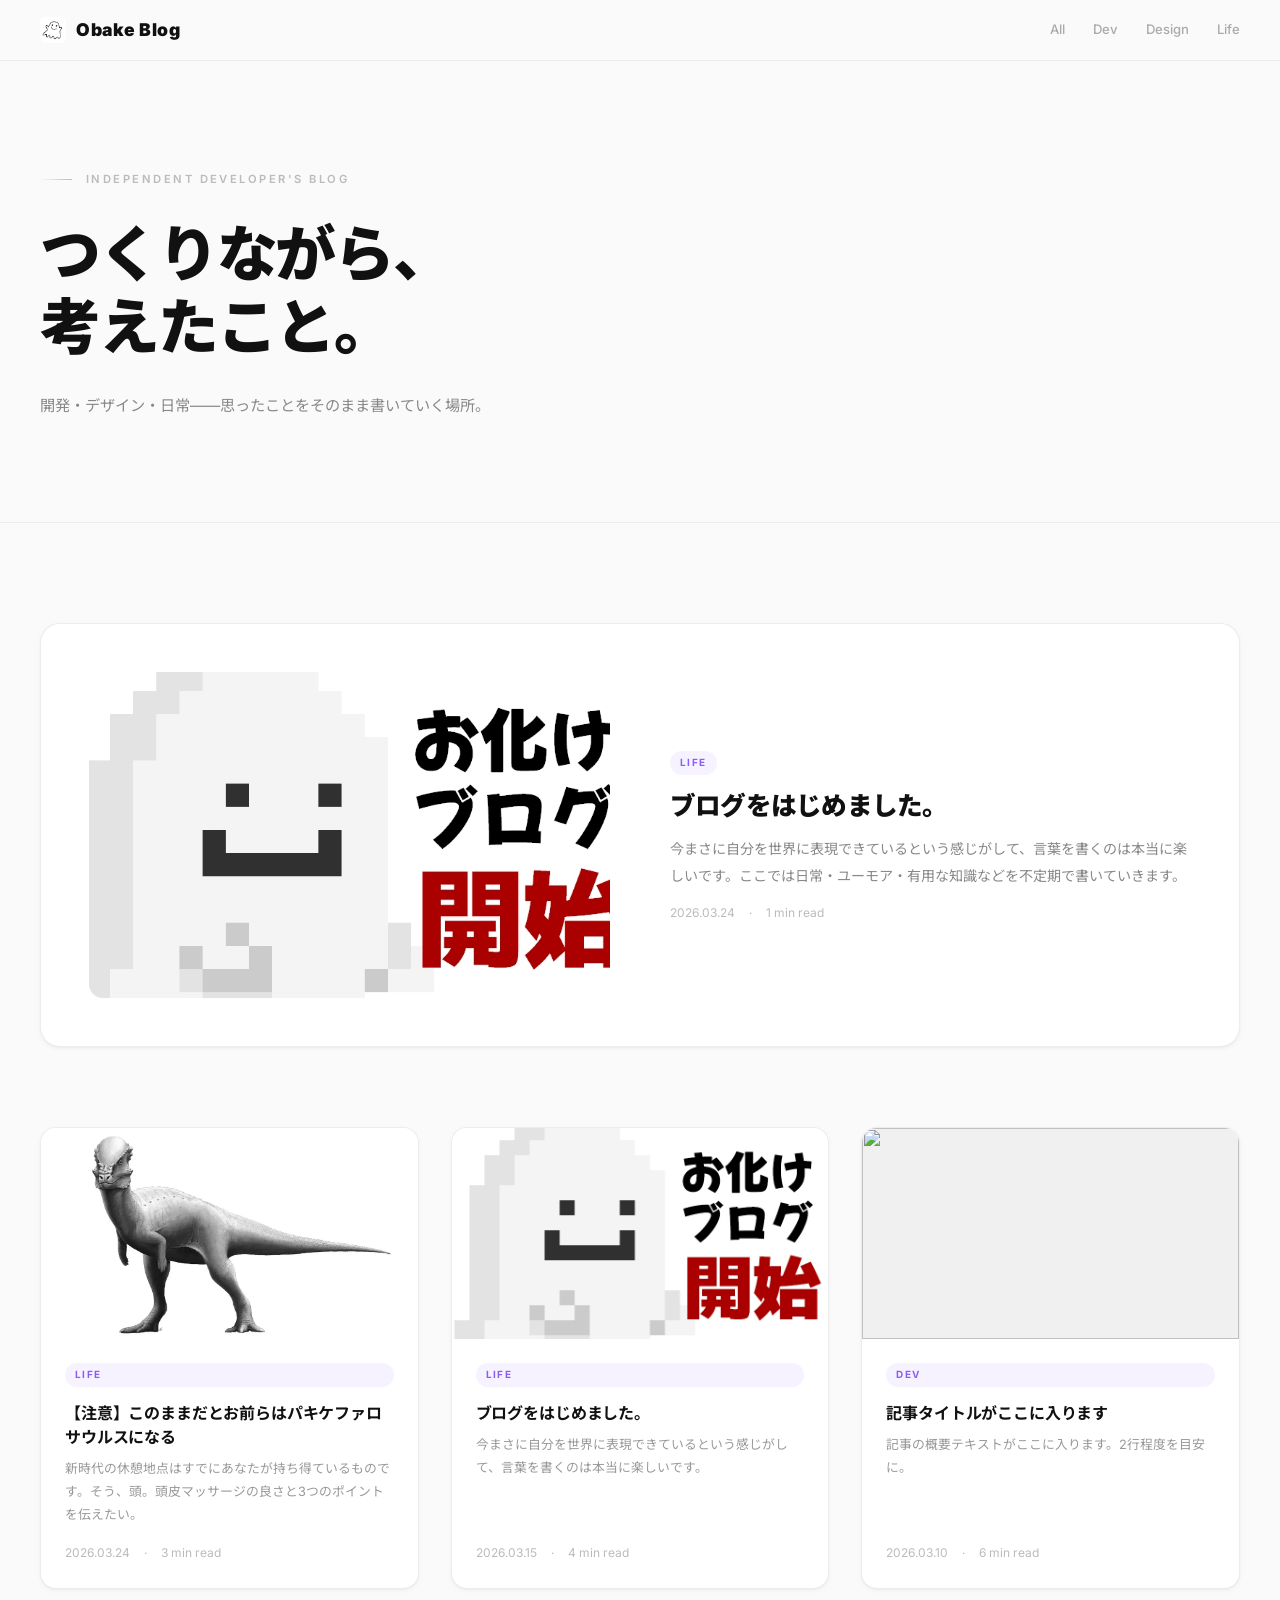
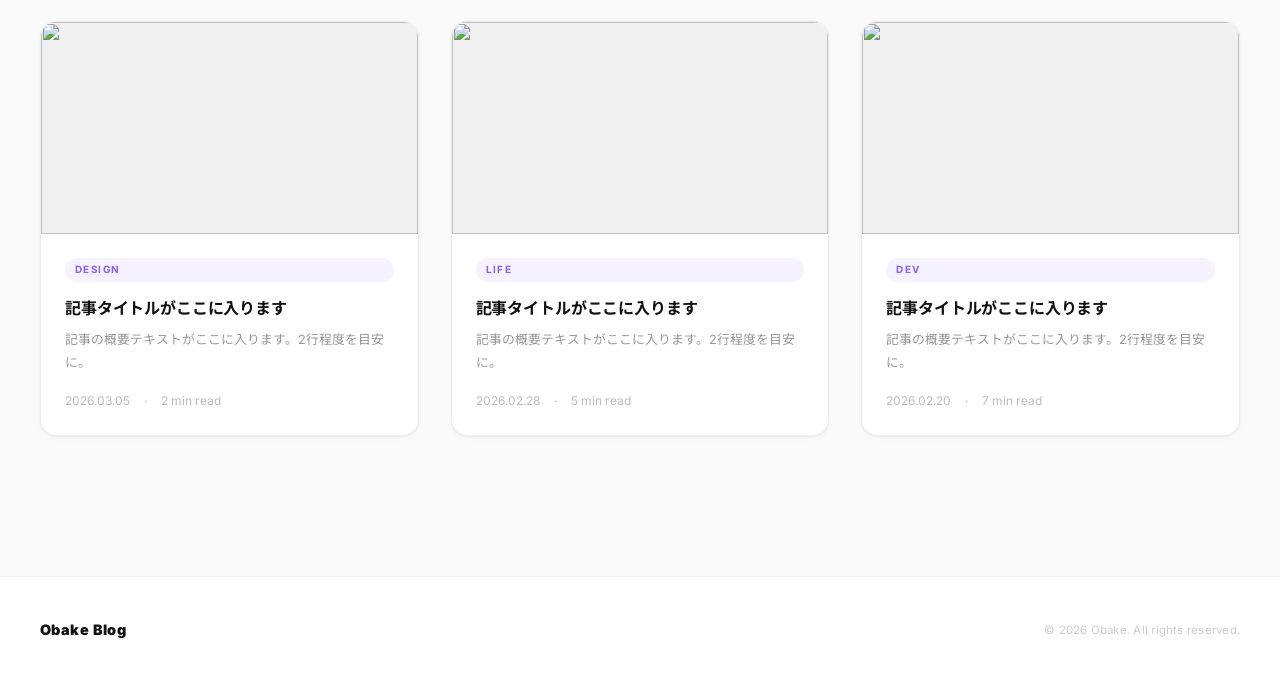
==== blog-template/index.html @ 19926b4e "update" ====
<!DOCTYPE html>
<html lang="ja">
<head>
  <meta charset="UTF-8">
  <meta name="viewport" content="width=device-width, initial-scale=1.0">
  <title>Obake Blog</title>
  <link rel="stylesheet" href="style.css">
  <link rel="preconnect" href="https://fonts.googleapis.com">
  <link rel="preconnect" href="https://fonts.gstatic.com" crossorigin>
  <link href="https://fonts.googleapis.com/css2?family=Noto+Sans+JP:wght@300;400;500;700;900&family=Inter:wght@300;400;500;700;900&family=Oswald:wght@400;500;700&display=swap" rel="stylesheet">
</head>
<body>

  <header class="header">
    <div class="container header-inner">
      <a href="index.html" class="logo">
        <img src="images/obake-logo.png" alt="" class="logo-img">
        Obake Blog
      </a>
      <nav>
        <a href="#">All</a>
        <a href="#">Dev</a>
        <a href="#">Design</a>
        <a href="#">Life</a>
      </nav>
    </div>
  </header>

  <section class="hero">
    <div class="container">
      <span class="hero-label" data-reveal>Independent Developer's Blog</span>
      <h1 data-reveal data-reveal-delay="1">つくりながら、<br>考えたこと。</h1>
      <p class="hero-desc" data-reveal data-reveal-delay="2">
        開発・デザイン・日常——思ったことをそのまま書いていく場所。
      </p>
    </div>
  </section>

  <section class="posts" id="posts">
    <div class="container">

      <!-- 注目記事（大きめ） -->
      <article class="post-featured" data-reveal>
        <a href="post-1.html" class="post-featured-inner">
          <div class="post-featured-img">
            <img src="images/ichiran01.jpg" alt="ブログをはじめました。">
          </div>
          <div class="post-featured-body">
            <span class="post-tag">Life</span>
            <h2 class="post-featured-title">ブログをはじめました。</h2>
            <p class="post-excerpt">今まさに自分を世界に表現できているという感じがして、言葉を書くのは本当に楽しいです。ここでは日常・ユーモア・有用な知識などを不定期で書いていきます。</p>
            <div class="post-meta">
              <time datetime="2026-03-24">2026.03.24</time>
              <span class="post-read-time">1 min read</span>
            </div>
          </div>
        </a>
      </article>

      <!-- 記事グリッド -->
      <div class="post-grid">

        <article class="post-card" data-reveal>
          <a href="post-2.html">
            <div class="post-card-img">
              <img src="images/ichiran02.webp" alt="【注意】このままだとお前らはパキケファロサウルスになる">
            </div>
            <div class="post-card-body">
              <span class="post-tag">Life</span>
              <h3 class="post-card-title">【注意】このままだとお前らはパキケファロサウルスになる</h3>
              <p class="post-card-excerpt">新時代の休憩地点はすでにあなたが持ち得ているものです。そう、頭。頭皮マッサージの良さと3つのポイントを伝えたい。</p>
              <div class="post-meta">
                <time datetime="2026-03-24">2026.03.24</time>
                <span class="post-read-time">3 min read</span>
              </div>
            </div>
          </a>
        </article>

        <article class="post-card" data-reveal data-reveal-delay="1">
          <a href="post-1.html">
            <div class="post-card-img">
              <img src="images/ichiran01.jpg" alt="ブログをはじめました。">
            </div>
            <div class="post-card-body">
              <span class="post-tag">Life</span>
              <h3 class="post-card-title">ブログをはじめました。</h3>
              <p class="post-card-excerpt">今まさに自分を世界に表現できているという感じがして、言葉を書くのは本当に楽しいです。</p>
              <div class="post-meta">
                <time datetime="2026-03-15">2026.03.15</time>
                <span class="post-read-time">4 min read</span>
              </div>
            </div>
          </a>
        </article>

        <article class="post-card" data-reveal data-reveal-delay="2">
          <a href="article.html">
            <div class="post-card-img">
              <img src="images/placeholder.png" alt="">
            </div>
            <div class="post-card-body">
              <span class="post-tag">Dev</span>
              <h3 class="post-card-title">記事タイトルがここに入ります</h3>
              <p class="post-card-excerpt">記事の概要テキストがここに入ります。2行程度を目安に。</p>
              <div class="post-meta">
                <time datetime="2026-03-10">2026.03.10</time>
                <span class="post-read-time">6 min read</span>
              </div>
            </div>
          </a>
        </article>

        <article class="post-card" data-reveal>
          <a href="article.html">
            <div class="post-card-img">
              <img src="images/placeholder.png" alt="">
            </div>
            <div class="post-card-body">
              <span class="post-tag">Design</span>
              <h3 class="post-card-title">記事タイトルがここに入ります</h3>
              <p class="post-card-excerpt">記事の概要テキストがここに入ります。2行程度を目安に。</p>
              <div class="post-meta">
                <time datetime="2026-03-05">2026.03.05</time>
                <span class="post-read-time">2 min read</span>
              </div>
            </div>
          </a>
        </article>

        <article class="post-card" data-reveal data-reveal-delay="1">
          <a href="article.html">
            <div class="post-card-img">
              <img src="images/placeholder.png" alt="">
            </div>
            <div class="post-card-body">
              <span class="post-tag">Life</span>
              <h3 class="post-card-title">記事タイトルがここに入ります</h3>
              <p class="post-card-excerpt">記事の概要テキストがここに入ります。2行程度を目安に。</p>
              <div class="post-meta">
                <time datetime="2026-02-28">2026.02.28</time>
                <span class="post-read-time">5 min read</span>
              </div>
            </div>
          </a>
        </article>

        <article class="post-card" data-reveal data-reveal-delay="2">
          <a href="article.html">
            <div class="post-card-img">
              <img src="images/placeholder.png" alt="">
            </div>
            <div class="post-card-body">
              <span class="post-tag">Dev</span>
              <h3 class="post-card-title">記事タイトルがここに入ります</h3>
              <p class="post-card-excerpt">記事の概要テキストがここに入ります。2行程度を目安に。</p>
              <div class="post-meta">
                <time datetime="2026-02-20">2026.02.20</time>
                <span class="post-read-time">7 min read</span>
              </div>
            </div>
          </a>
        </article>

      </div>
    </div>
  </section>

  <footer>
    <div class="container footer-inner">
      <a href="index.html" class="footer-logo">Obake Blog</a>
      <p>&copy; 2026 Obake. All rights reserved.</p>
    </div>
  </footer>

  <script src="script.js"></script>
</body>
</html>
---- blog-template/style.css ----
/* ========================================
   Reset
   ======================================== */

*,
*::before,
*::after {
  margin: 0;
  padding: 0;
  box-sizing: border-box;
}

html {
  scroll-behavior: smooth;
}

body {
  font-family: "Inter", "Noto Sans JP", sans-serif;
  background: #fafafa;
  color: #111;
  line-height: 1.8;
  -webkit-font-smoothing: antialiased;
  -moz-osx-font-smoothing: grayscale;
  overflow-x: hidden;
}

a {
  color: inherit;
  text-decoration: none;
}

img {
  display: block;
  max-width: 100%;
}

.container {
  max-width: 1280px;
  margin: 0 auto;
  padding: 0 40px;
}

/* ========================================
   Scroll Reveal
   ======================================== */

[data-reveal] {
  opacity: 0;
  transform: translateY(28px);
  transition:
    opacity 0.9s cubic-bezier(0.16, 1, 0.3, 1),
    transform 0.9s cubic-bezier(0.16, 1, 0.3, 1);
}

[data-reveal].revealed {
  opacity: 1;
  transform: translateY(0);
}

[data-reveal-delay="1"] { transition-delay: 0.12s; }
[data-reveal-delay="2"] { transition-delay: 0.24s; }
[data-reveal-delay="3"] { transition-delay: 0.36s; }
[data-reveal-delay="4"] { transition-delay: 0.48s; }

/* ========================================
   Header
   ======================================== */

.header {
  position: fixed;
  top: 0;
  left: 0;
  width: 100%;
  z-index: 100;
  background: rgba(250, 250, 250, 0.85);
  backdrop-filter: blur(24px);
  -webkit-backdrop-filter: blur(24px);
  border-bottom: 1px solid rgba(0, 0, 0, 0.06);
  transition: transform 0.4s cubic-bezier(0.16, 1, 0.3, 1);
}

.header.header-hidden {
  transform: translateY(-100%);
}

.header-inner {
  display: flex;
  align-items: center;
  justify-content: space-between;
  height: 60px;
}

.logo {
  display: flex;
  align-items: center;
  gap: 10px;
  font-size: 1.1rem;
  font-weight: 900;
  letter-spacing: 0.03em;
  color: #111;
}

.logo-img {
  width: 26px;
  height: 26px;
  object-fit: contain;
  border-radius: 6px;
}

.header nav {
  display: flex;
  gap: 28px;
}

.header nav a {
  font-size: 0.82rem;
  font-weight: 500;
  color: #aaa;
  transition: color 0.3s;
}

.header nav a:hover,
.header nav a.nav-active {
  color: #111;
}

/* ========================================
   Hero
   ======================================== */

.hero {
  padding: 160px 0 100px;
  border-bottom: 1px solid rgba(0, 0, 0, 0.06);
}

.hero-label {
  display: inline-flex;
  align-items: center;
  gap: 14px;
  font-size: 0.7rem;
  font-weight: 600;
  text-transform: uppercase;
  letter-spacing: 0.22em;
  color: #bbb;
  margin-bottom: 28px;
}

.hero-label::before {
  content: "";
  display: block;
  width: 32px;
  height: 1px;
  background: linear-gradient(90deg, transparent, rgba(139, 92, 246, 0.5));
}

.hero h1 {
  font-size: clamp(2.2rem, 5vw, 3.8rem);
  font-weight: 900;
  line-height: 1.2;
  letter-spacing: -0.035em;
  margin-bottom: 28px;
  color: #111;
}

.accent {
  background: linear-gradient(135deg, #a855f7 0%, #818cf8 50%, #6366f1 100%);
  -webkit-background-clip: text;
  -webkit-text-fill-color: transparent;
  background-clip: text;
}

.hero-desc {
  max-width: 480px;
  font-size: 0.95rem;
  color: #888;
  line-height: 2;
}

/* ========================================
   Post Tag
   ======================================== */

.post-tag {
  display: inline-block;
  font-size: 0.62rem;
  font-weight: 700;
  letter-spacing: 0.14em;
  text-transform: uppercase;
  color: #8b5cf6;
  background: rgba(139, 92, 246, 0.08);
  padding: 3px 10px;
  border-radius: 999px;
  margin-bottom: 14px;
}

/* ========================================
   Post Meta
   ======================================== */

.post-meta {
  display: flex;
  align-items: center;
  gap: 14px;
  font-size: 0.75rem;
  color: #bbb;
  margin-top: 12px;
}

.post-read-time::before {
  content: "·";
  margin-right: 14px;
}

/* ========================================
   Posts Section
   ======================================== */

.posts {
  padding: 100px 0 140px;
}

/* ── Featured Post ── */

.post-featured {
  margin-bottom: 80px;
}

.post-featured-inner {
  display: grid;
  grid-template-columns: 1fr 1fr;
  gap: 60px;
  align-items: center;
  padding: 48px;
  border: 1px solid rgba(0, 0, 0, 0.07);
  border-radius: 20px;
  background: #fff;
  box-shadow:
    0 1px 2px rgba(0, 0, 0, 0.04),
    0 2px 6px rgba(0, 0, 0, 0.03);
  transition: box-shadow 0.5s cubic-bezier(0.16, 1, 0.3, 1),
              transform 0.5s cubic-bezier(0.16, 1, 0.3, 1),
              border-color 0.5s;
}

.post-featured-inner:hover {
  box-shadow:
    0 4px 8px rgba(0, 0, 0, 0.04),
    0 12px 32px rgba(0, 0, 0, 0.07),
    0 32px 64px rgba(0, 0, 0, 0.04);
  border-color: rgba(0, 0, 0, 0.03);
  transform: translateY(-5px);
}

.post-featured-img {
  border-radius: 14px;
  overflow: hidden;
  aspect-ratio: 16 / 10;
  background: #f0f0f0;
}

.post-featured-img img {
  width: 100%;
  height: 100%;
  object-fit: cover;
  transition: transform 0.6s cubic-bezier(0.16, 1, 0.3, 1);
}

.post-featured-inner:hover .post-featured-img img {
  transform: scale(1.03);
}

.post-featured-title {
  font-size: 1.6rem;
  font-weight: 900;
  letter-spacing: -0.03em;
  line-height: 1.3;
  margin-bottom: 14px;
  color: #111;
}

.post-excerpt {
  font-size: 0.88rem;
  color: #888;
  line-height: 1.9;
}

/* ── Post Grid ── */

.post-grid {
  display: grid;
  grid-template-columns: repeat(3, 1fr);
  gap: 32px;
}

.post-grid-small {
  grid-template-columns: repeat(3, 1fr);
}

/* ── Post Card ── */

.post-card {
  display: flex;
}

.post-card a {
  display: flex;
  flex-direction: column;
  width: 100%;
  border: 1px solid rgba(0, 0, 0, 0.07);
  border-radius: 16px;
  overflow: hidden;
  background: #fff;
  box-shadow:
    0 1px 2px rgba(0, 0, 0, 0.04),
    0 2px 6px rgba(0, 0, 0, 0.03);
  transition: box-shadow 0.5s cubic-bezier(0.16, 1, 0.3, 1),
              transform 0.5s cubic-bezier(0.16, 1, 0.3, 1),
              border-color 0.5s;
}

.post-card a:hover {
  box-shadow:
    0 4px 8px rgba(0, 0, 0, 0.04),
    0 12px 28px rgba(0, 0, 0, 0.07),
    0 24px 48px rgba(0, 0, 0, 0.04);
  border-color: rgba(0, 0, 0, 0.03);
  transform: translateY(-5px);
}

.post-card-img {
  aspect-ratio: 16 / 9;
  overflow: hidden;
  background: #f0f0f0;
}

.post-card-img img {
  width: 100%;
  height: 100%;
  object-fit: cover;
  transition: transform 0.6s cubic-bezier(0.16, 1, 0.3, 1);
}

.post-card a:hover .post-card-img img {
  transform: scale(1.04);
}

.post-card-body {
  padding: 24px;
  display: flex;
  flex-direction: column;
  flex: 1;
}

.post-card-body .post-meta {
  margin-top: auto;
  padding-top: 16px;
}

.post-card-title {
  font-size: 1rem;
  font-weight: 700;
  letter-spacing: -0.01em;
  line-height: 1.5;
  margin-bottom: 8px;
  color: #111;
}

.post-card-excerpt {
  font-size: 0.8rem;
  color: #999;
  line-height: 1.8;
}

/* ========================================
   Article Page
   ======================================== */

.article-page {
  padding: 120px 0 80px;
}

.article-header {
  max-width: 760px;
  margin: 0 auto 48px;
}

.article-back {
  display: inline-block;
  font-size: 0.78rem;
  font-weight: 600;
  color: #bbb;
  margin-bottom: 28px;
  transition: color 0.3s;
}

.article-back:hover {
  color: #8b5cf6;
}

.article-title {
  font-size: clamp(1.8rem, 4vw, 2.8rem);
  font-weight: 900;
  letter-spacing: -0.035em;
  line-height: 1.25;
  margin-bottom: 20px;
  color: #111;
}

.article-meta {
  display: flex;
  align-items: center;
  gap: 14px;
  font-size: 0.78rem;
  color: #bbb;
}

.article-hero-img {
  max-width: 900px;
  margin: 0 auto 64px;
  border-radius: 16px;
  overflow: hidden;
  aspect-ratio: 16 / 8;
  background: #f0f0f0;
}

.article-hero-img img {
  width: 100%;
  height: 100%;
  object-fit: cover;
}

/* ── Article Body ── */

.article-body {
  max-width: 680px;
  margin: 0 auto;
  font-size: 1rem;
  color: #333;
  line-height: 2;
}

.article-body p {
  margin-bottom: 28px;
}

.article-body h2 {
  font-size: 1.5rem;
  font-weight: 900;
  letter-spacing: -0.025em;
  color: #111;
  margin: 56px 0 20px;
  padding-bottom: 12px;
  border-bottom: 1px solid rgba(0, 0, 0, 0.07);
}

.article-body h3 {
  font-size: 1.15rem;
  font-weight: 700;
  letter-spacing: -0.015em;
  color: #111;
  margin: 40px 0 16px;
}

.article-body ul,
.article-body ol {
  padding-left: 1.5em;
  margin-bottom: 28px;
}

.article-body li {
  margin-bottom: 8px;
  color: #444;
}

.article-body blockquote {
  border-left: 3px solid #8b5cf6;
  padding: 16px 24px;
  margin: 32px 0;
  background: rgba(139, 92, 246, 0.04);
  border-radius: 0 8px 8px 0;
  color: #666;
  font-style: italic;
}

.article-body code {
  font-family: "SF Mono", "Fira Code", "Consolas", monospace;
  font-size: 0.85em;
  background: #f3f4f6;
  color: #8b5cf6;
  padding: 2px 6px;
  border-radius: 4px;
}

.article-body pre {
  background: #111;
  color: #e5e7eb;
  padding: 28px;
  border-radius: 12px;
  overflow-x: auto;
  margin: 32px 0;
  font-size: 0.88rem;
  line-height: 1.7;
}

.article-body pre code {
  background: none;
  color: inherit;
  padding: 0;
  font-size: inherit;
}

/* ========================================
   Related Articles
   ======================================== */

.article-related {
  padding: 80px 0 120px;
  border-top: 1px solid rgba(0, 0, 0, 0.06);
}

.related-heading {
  font-size: 1.2rem;
  font-weight: 900;
  letter-spacing: -0.02em;
  margin-bottom: 40px;
  color: #111;
}

/* ========================================
   Footer
   ======================================== */

footer {
  padding: 40px 0;
  border-top: 1px solid rgba(0, 0, 0, 0.06);
  background: #fff;
}

.footer-inner {
  display: flex;
  align-items: center;
  justify-content: space-between;
}

.footer-logo {
  font-size: 0.9rem;
  font-weight: 900;
  letter-spacing: 0.03em;
  color: #111;
}

footer p {
  font-size: 0.72rem;
  color: #ccc;
  letter-spacing: 0.02em;
}

/* ========================================
   Responsive
   ======================================== */

@media (max-width: 960px) {
  .container {
    padding: 0 28px;
  }

  .post-featured-inner {
    grid-template-columns: 1fr;
    gap: 32px;
    padding: 32px;
  }

  .post-grid {
    grid-template-columns: repeat(2, 1fr);
  }

  .post-grid-small {
    grid-template-columns: repeat(2, 1fr);
  }
}

@media (max-width: 640px) {
  .container {
    padding: 0 18px;
  }

  .header-inner {
    height: 52px;
  }

  .header nav {
    gap: 18px;
  }

  .hero {
    padding: 120px 0 72px;
  }

  .post-grid {
    grid-template-columns: 1fr;
  }

  .post-grid-small {
    grid-template-columns: 1fr;
  }

  .post-featured-inner {
    padding: 24px;
  }

  .post-featured-title {
    font-size: 1.3rem;
  }

  .article-page {
    padding: 100px 0 60px;
  }

  .article-body {
    font-size: 0.95rem;
  }

  .footer-inner {
    flex-direction: column;
    gap: 12px;
    text-align: center;
  }
}
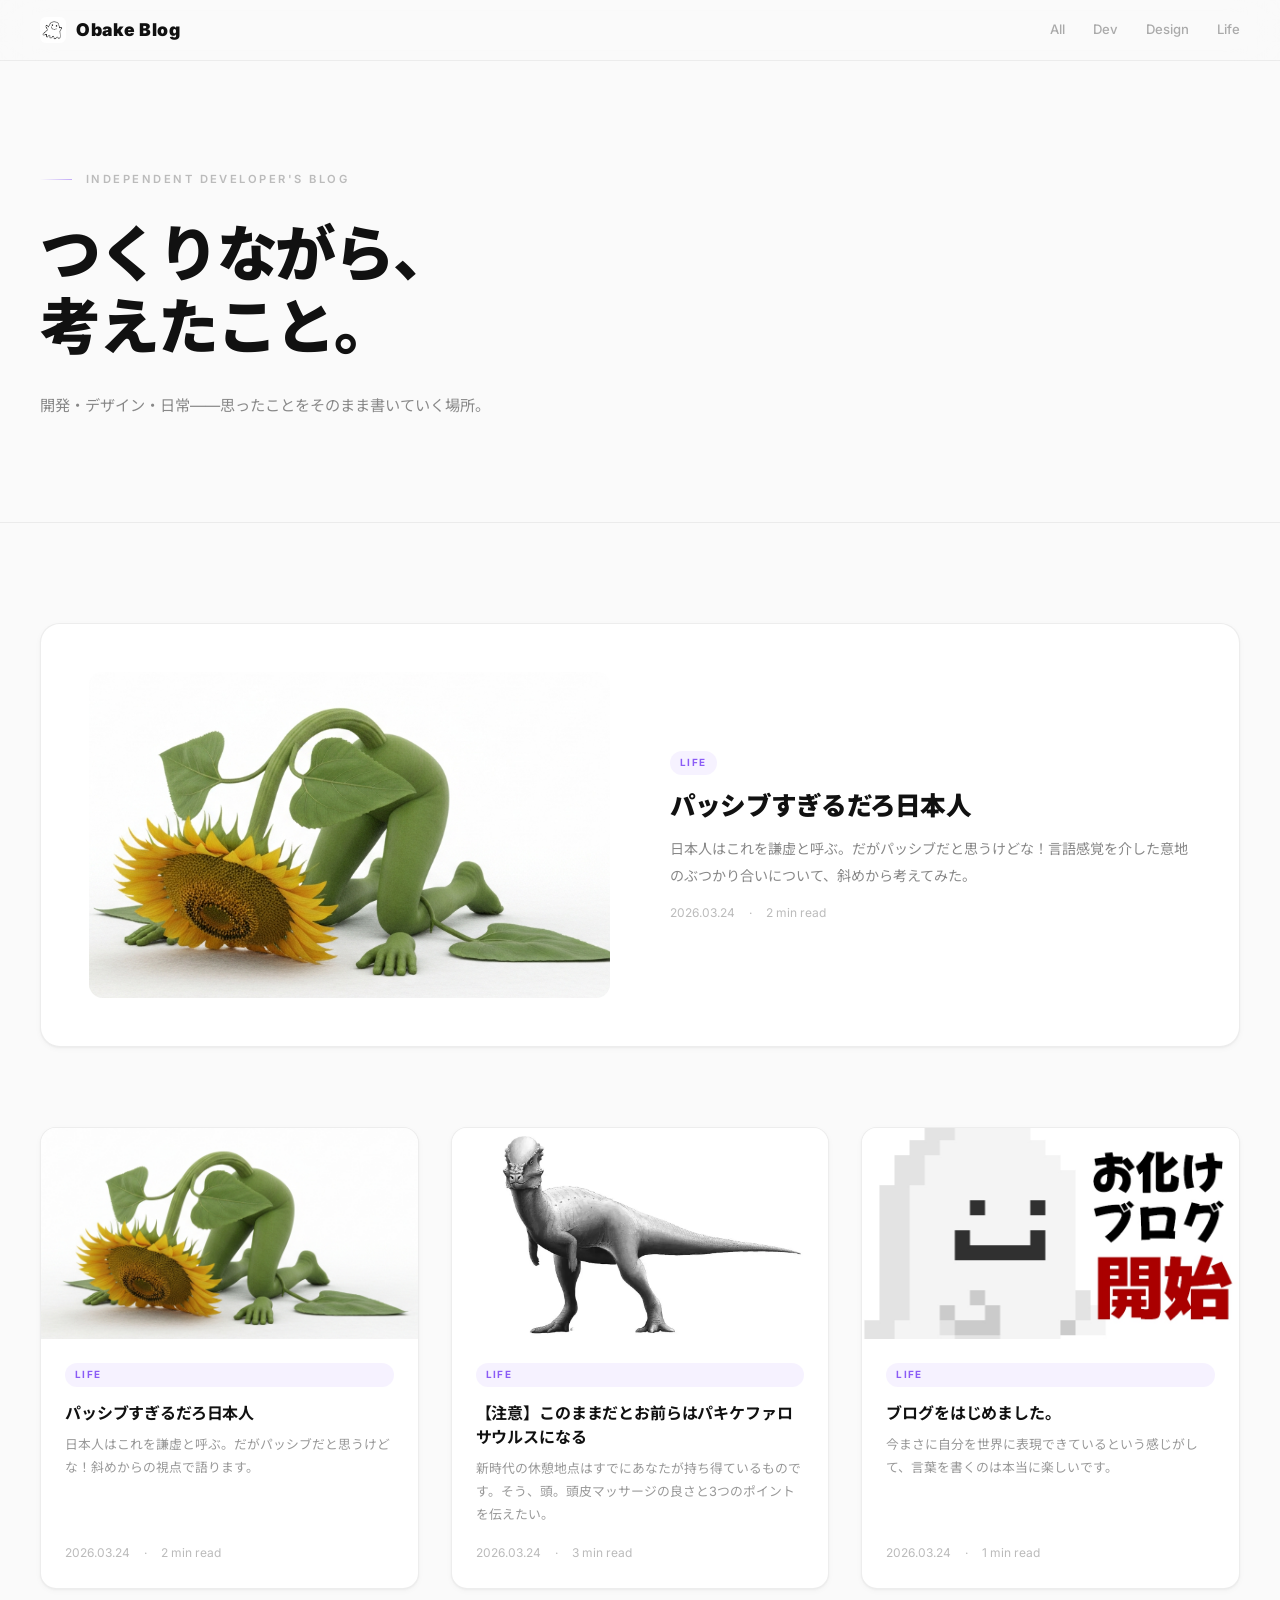
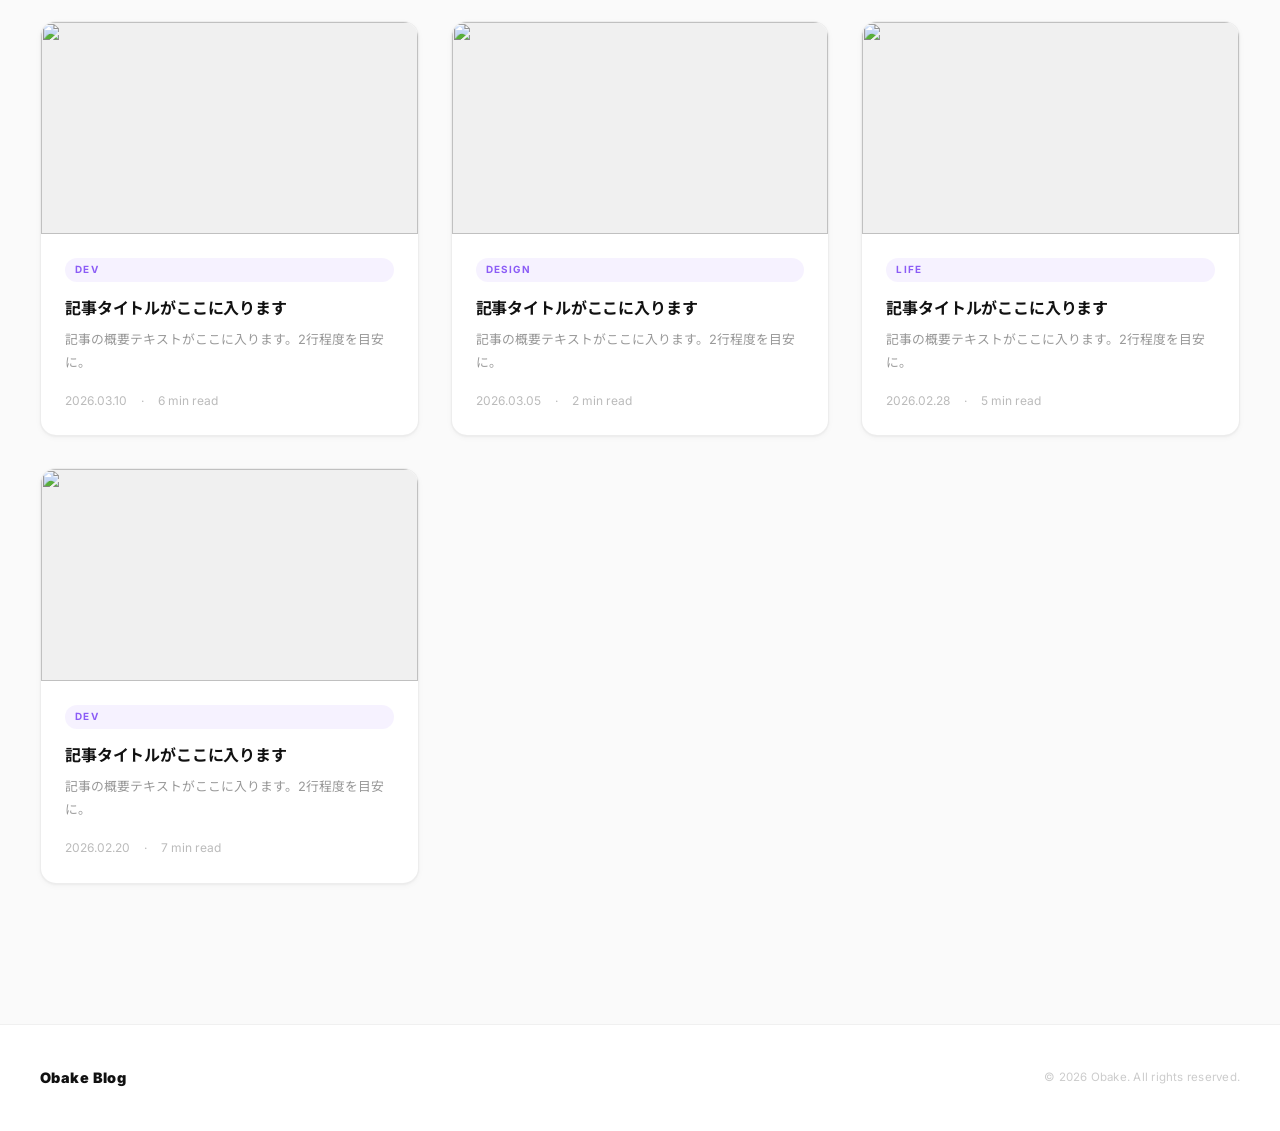
==== commit eeca72e9: "update" ====
--- a/blog-template/index.html
+++ b/blog-template/index.html
@@ -41,17 +41,17 @@
 
       <!-- 注目記事（大きめ） -->
       <article class="post-featured" data-reveal>
-        <a href="post-1.html" class="post-featured-inner">
+        <a href="post-3.html" class="post-featured-inner">
           <div class="post-featured-img">
-            <img src="images/ichiran01.jpg" alt="ブログをはじめました。">
+            <img src="images/ichiran03.jpg" alt="パッシブすぎるだろ日本人">
           </div>
           <div class="post-featured-body">
             <span class="post-tag">Life</span>
-            <h2 class="post-featured-title">ブログをはじめました。</h2>
-            <p class="post-excerpt">今まさに自分を世界に表現できているという感じがして、言葉を書くのは本当に楽しいです。ここでは日常・ユーモア・有用な知識などを不定期で書いていきます。</p>
+            <h2 class="post-featured-title">パッシブすぎるだろ日本人</h2>
+            <p class="post-excerpt">日本人はこれを謙虚と呼ぶ。だがパッシブだと思うけどな！言語感覚を介した意地のぶつかり合いについて、斜めから考えてみた。</p>
             <div class="post-meta">
               <time datetime="2026-03-24">2026.03.24</time>
-              <span class="post-read-time">1 min read</span>
+              <span class="post-read-time">2 min read</span>
             </div>
           </div>
         </a>
@@ -61,6 +61,23 @@
       <div class="post-grid">
 
         <article class="post-card" data-reveal>
+          <a href="post-3.html">
+            <div class="post-card-img">
+              <img src="images/ichiran03.jpg" alt="パッシブすぎるだろ日本人">
+            </div>
+            <div class="post-card-body">
+              <span class="post-tag">Life</span>
+              <h3 class="post-card-title">パッシブすぎるだろ日本人</h3>
+              <p class="post-card-excerpt">日本人はこれを謙虚と呼ぶ。だがパッシブだと思うけどな！斜めからの視点で語ります。</p>
+              <div class="post-meta">
+                <time datetime="2026-03-24">2026.03.24</time>
+                <span class="post-read-time">2 min read</span>
+              </div>
+            </div>
+          </a>
+        </article>
+
+        <article class="post-card" data-reveal data-reveal-delay="1">
           <a href="post-2.html">
             <div class="post-card-img">
               <img src="images/ichiran02.webp" alt="【注意】このままだとお前らはパキケファロサウルスになる">
@@ -77,7 +94,7 @@
           </a>
         </article>
 
-        <article class="post-card" data-reveal data-reveal-delay="1">
+        <article class="post-card" data-reveal data-reveal-delay="2">
           <a href="post-1.html">
             <div class="post-card-img">
               <img src="images/ichiran01.jpg" alt="ブログをはじめました。">
@@ -87,8 +104,8 @@
               <h3 class="post-card-title">ブログをはじめました。</h3>
               <p class="post-card-excerpt">今まさに自分を世界に表現できているという感じがして、言葉を書くのは本当に楽しいです。</p>
               <div class="post-meta">
-                <time datetime="2026-03-15">2026.03.15</time>
-                <span class="post-read-time">4 min read</span>
+                <time datetime="2026-03-24">2026.03.24</time>
+                <span class="post-read-time">1 min read</span>
               </div>
             </div>
           </a>
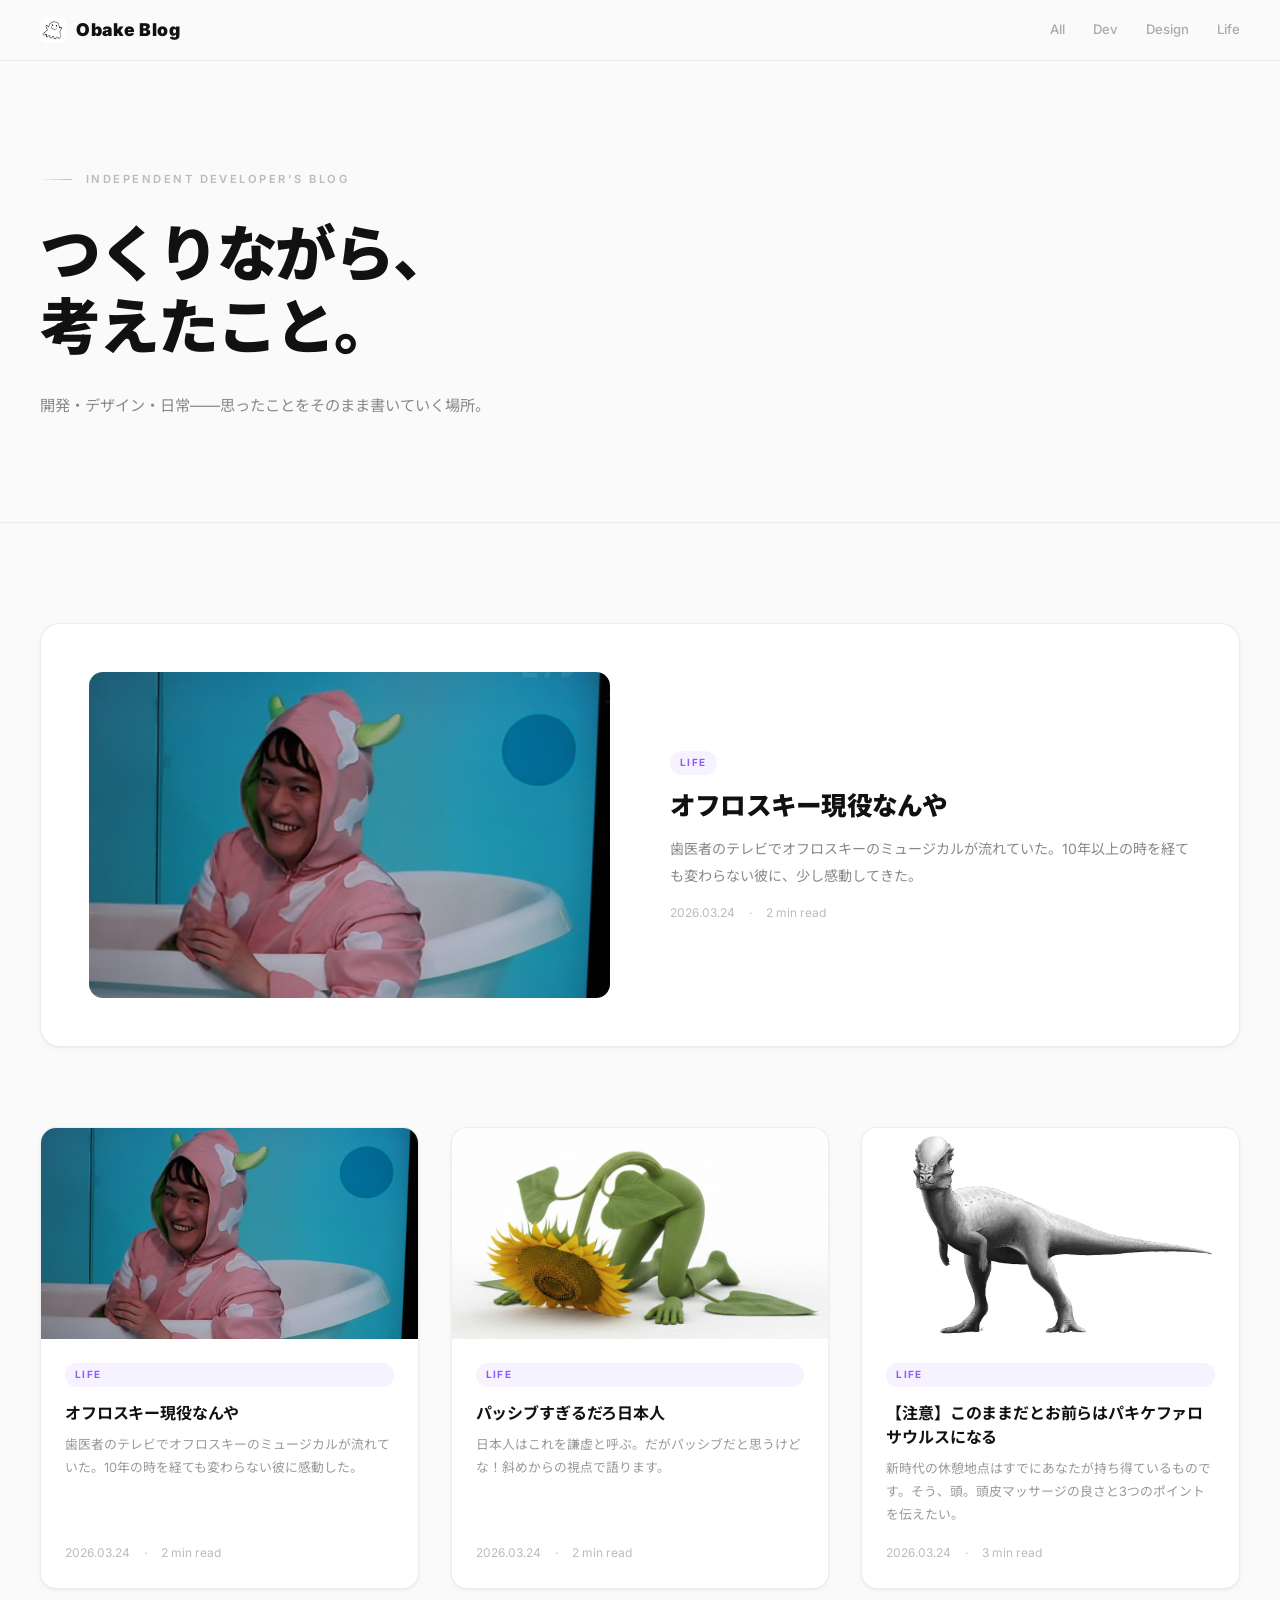
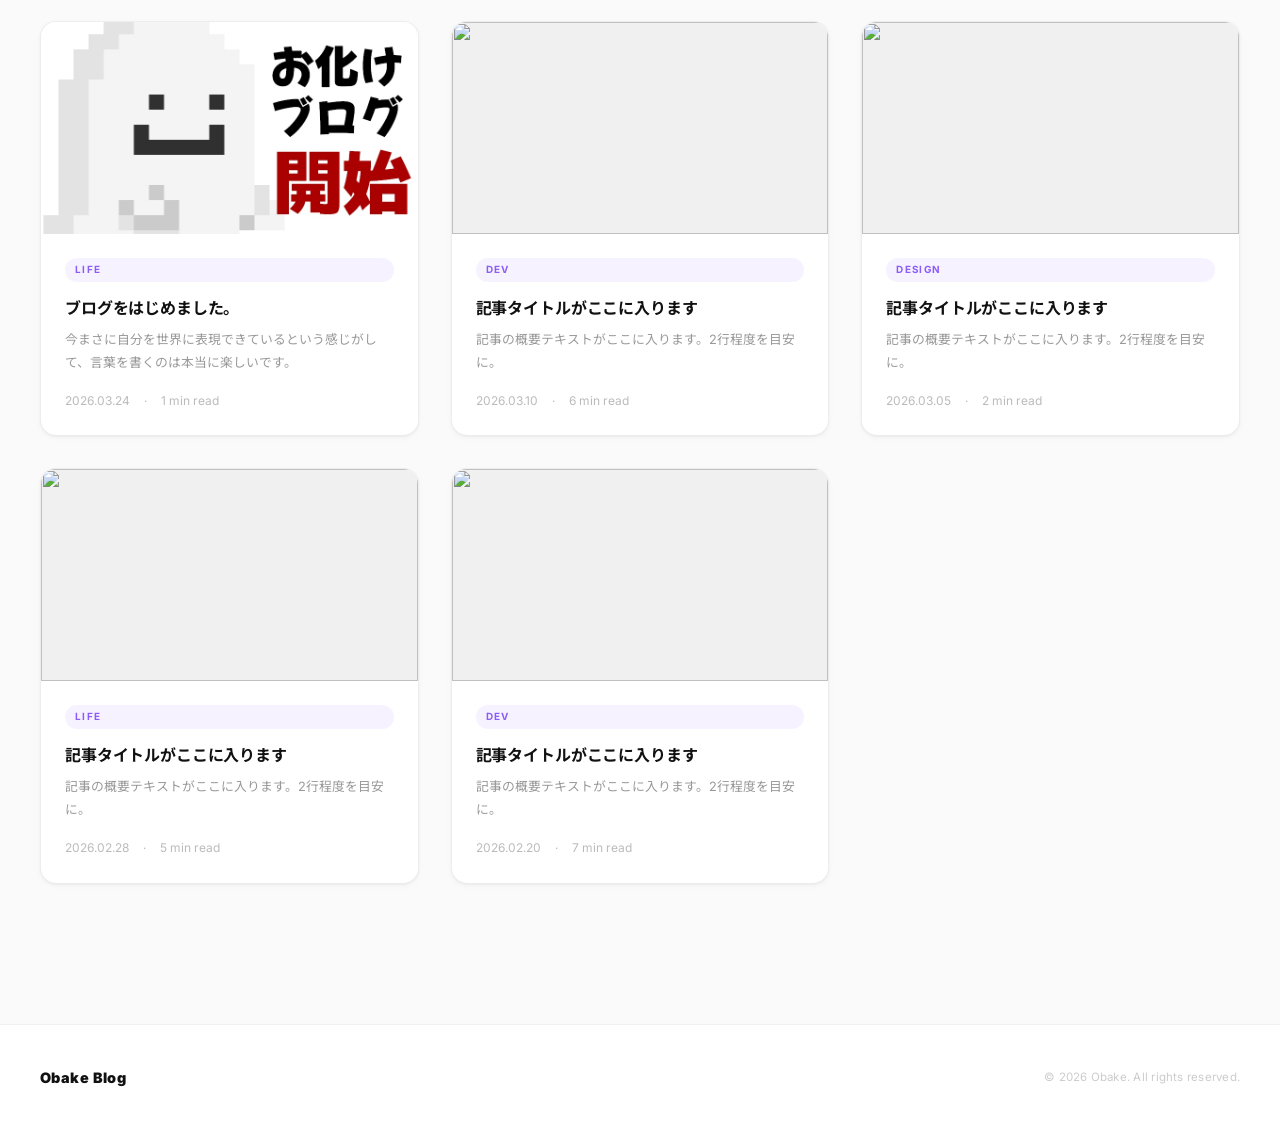
==== commit a4c33978: "update" ====
--- a/blog-template/index.html
+++ b/blog-template/index.html
@@ -41,14 +41,14 @@
 
       <!-- 注目記事（大きめ） -->
       <article class="post-featured" data-reveal>
-        <a href="post-3.html" class="post-featured-inner">
+        <a href="post-4.html" class="post-featured-inner">
           <div class="post-featured-img">
-            <img src="images/ichiran03.jpg" alt="パッシブすぎるだろ日本人">
+            <img src="images/ichiran04.jpg" alt="オフロスキー現役なんや">
           </div>
           <div class="post-featured-body">
             <span class="post-tag">Life</span>
-            <h2 class="post-featured-title">パッシブすぎるだろ日本人</h2>
-            <p class="post-excerpt">日本人はこれを謙虚と呼ぶ。だがパッシブだと思うけどな！言語感覚を介した意地のぶつかり合いについて、斜めから考えてみた。</p>
+            <h2 class="post-featured-title">オフロスキー現役なんや</h2>
+            <p class="post-excerpt">歯医者のテレビでオフロスキーのミュージカルが流れていた。10年以上の時を経ても変わらない彼に、少し感動してきた。</p>
             <div class="post-meta">
               <time datetime="2026-03-24">2026.03.24</time>
               <span class="post-read-time">2 min read</span>
@@ -61,6 +61,23 @@
       <div class="post-grid">
 
         <article class="post-card" data-reveal>
+          <a href="post-4.html">
+            <div class="post-card-img">
+              <img src="images/ichiran04.jpg" alt="オフロスキー現役なんや">
+            </div>
+            <div class="post-card-body">
+              <span class="post-tag">Life</span>
+              <h3 class="post-card-title">オフロスキー現役なんや</h3>
+              <p class="post-card-excerpt">歯医者のテレビでオフロスキーのミュージカルが流れていた。10年の時を経ても変わらない彼に感動した。</p>
+              <div class="post-meta">
+                <time datetime="2026-03-24">2026.03.24</time>
+                <span class="post-read-time">2 min read</span>
+              </div>
+            </div>
+          </a>
+        </article>
+
+        <article class="post-card" data-reveal data-reveal-delay="1">
           <a href="post-3.html">
             <div class="post-card-img">
               <img src="images/ichiran03.jpg" alt="パッシブすぎるだろ日本人">
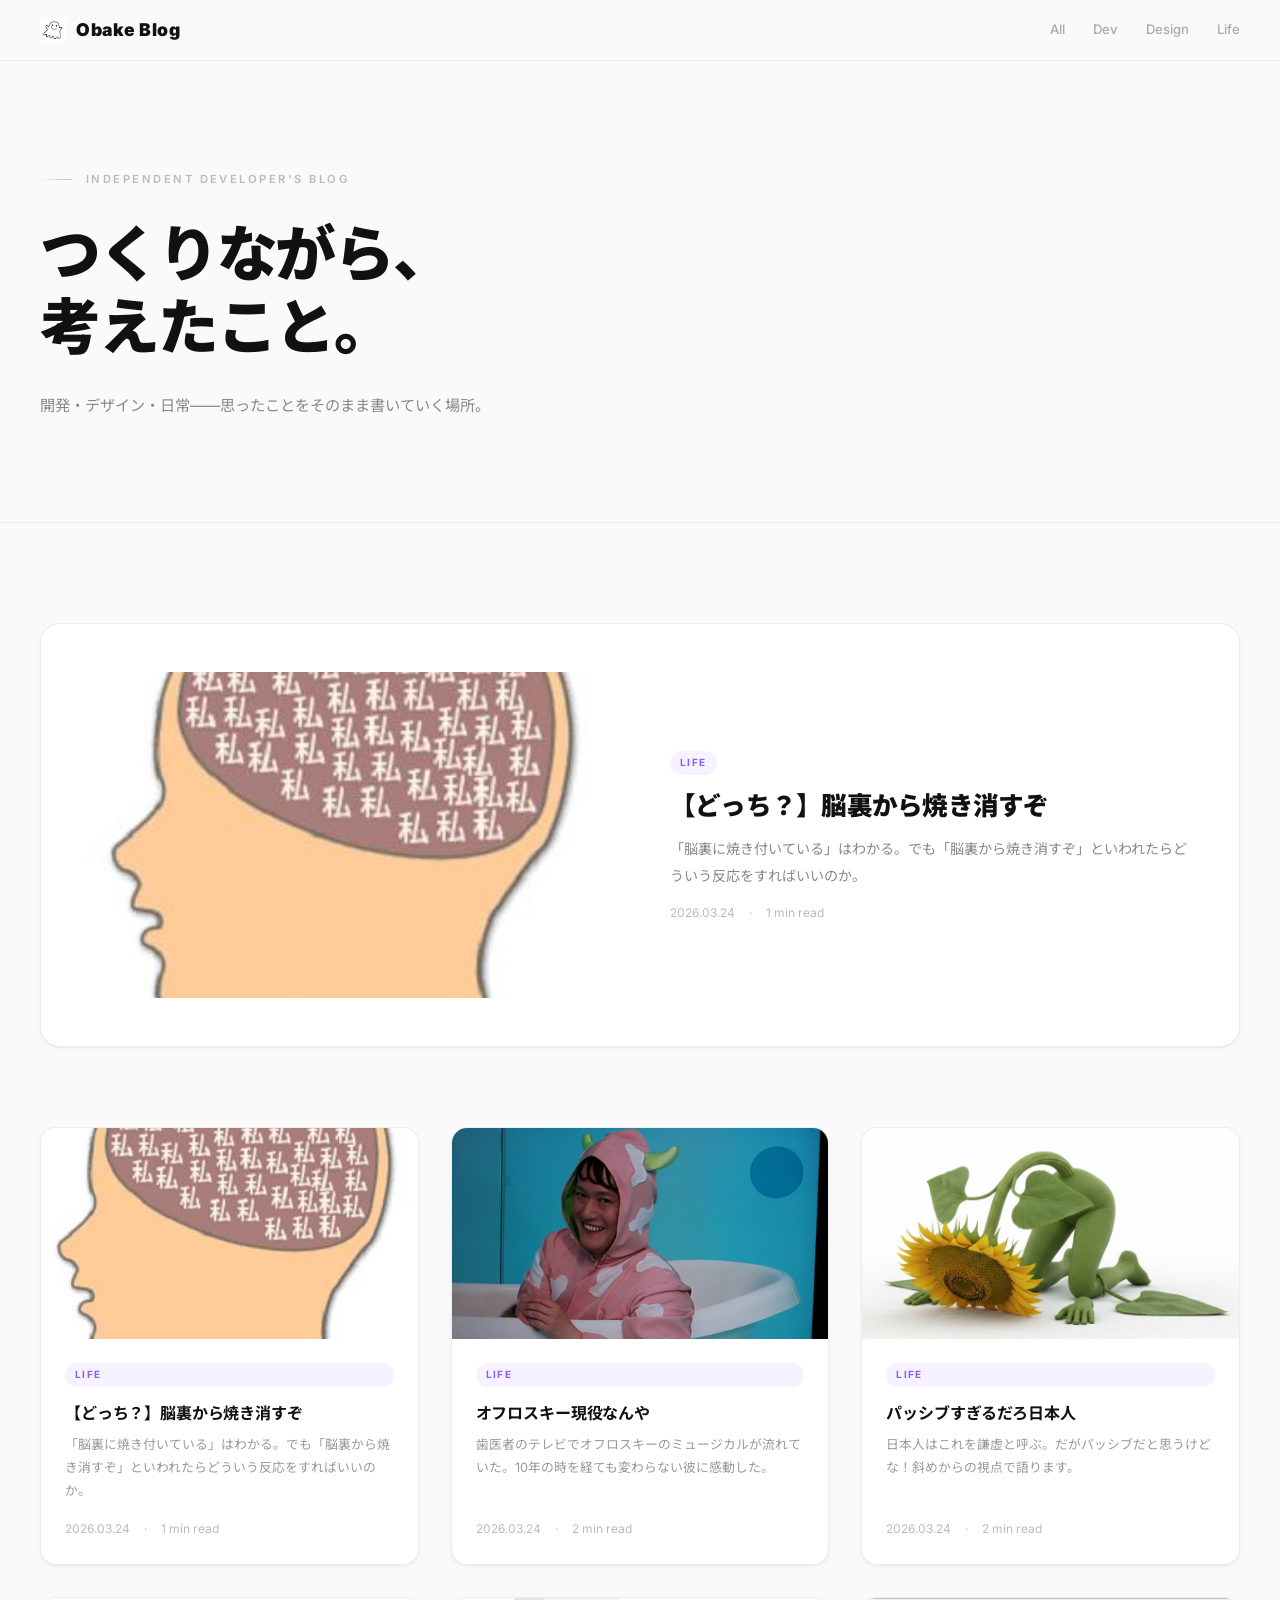
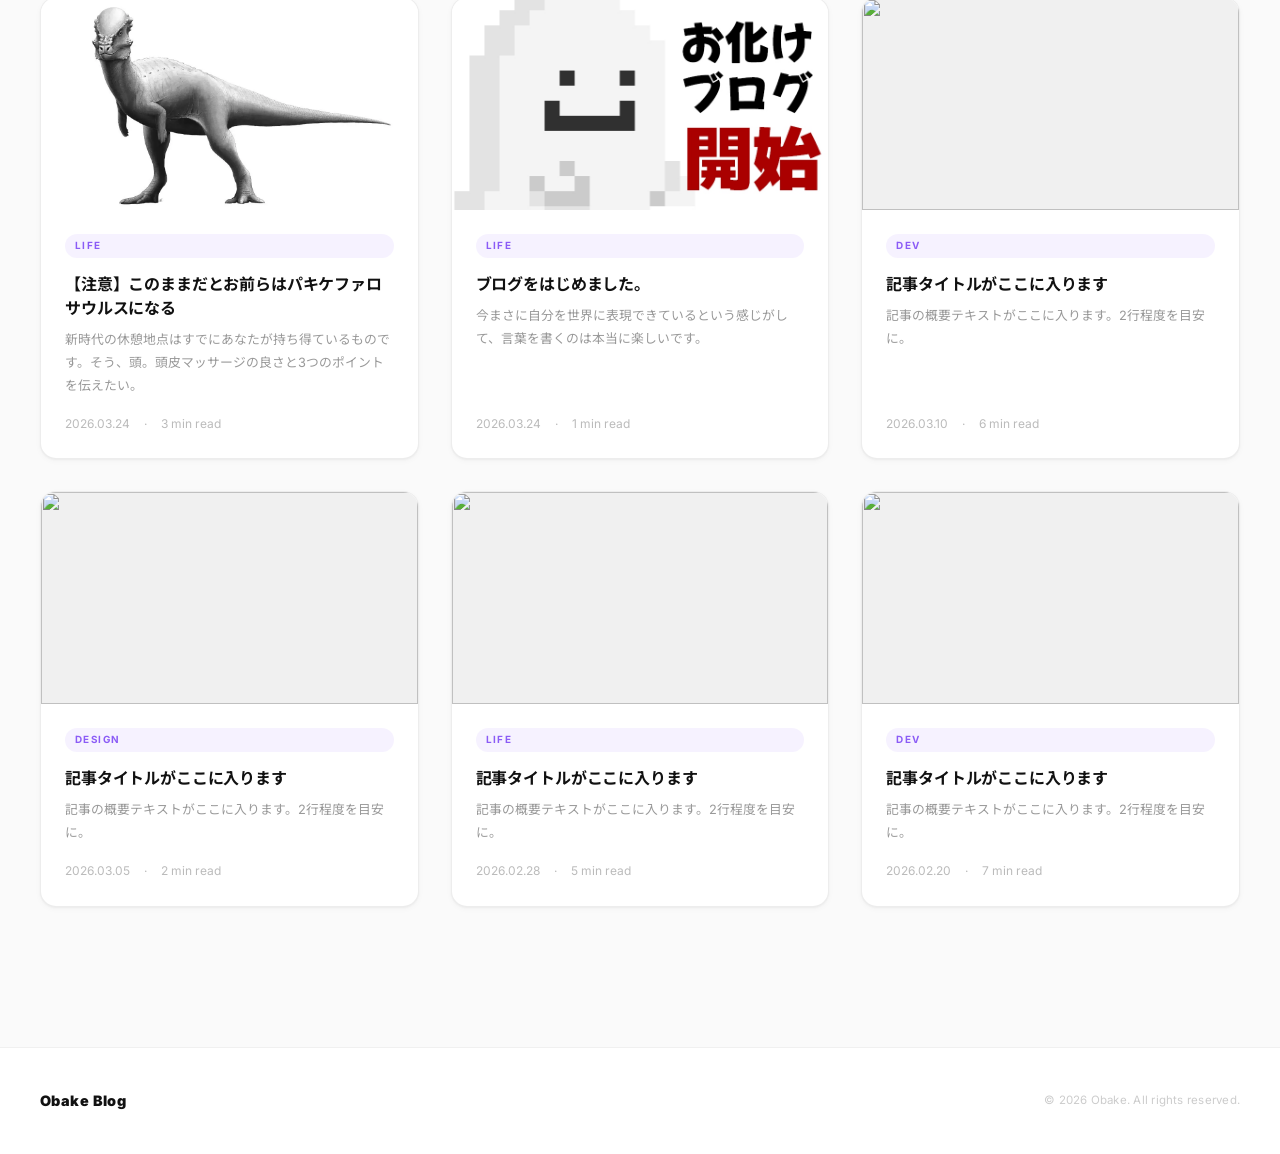
==== commit ab624216: "update" ====
--- a/blog-template/index.html
+++ b/blog-template/index.html
@@ -41,17 +41,17 @@
 
       <!-- 注目記事（大きめ） -->
       <article class="post-featured" data-reveal>
-        <a href="post-4.html" class="post-featured-inner">
+        <a href="post-5.html" class="post-featured-inner">
           <div class="post-featured-img">
-            <img src="images/ichiran04.jpg" alt="オフロスキー現役なんや">
+            <img src="images/ichiran05.jpeg" alt="【どっち？】脳裏から焼き消すぞ">
           </div>
           <div class="post-featured-body">
             <span class="post-tag">Life</span>
-            <h2 class="post-featured-title">オフロスキー現役なんや</h2>
-            <p class="post-excerpt">歯医者のテレビでオフロスキーのミュージカルが流れていた。10年以上の時を経ても変わらない彼に、少し感動してきた。</p>
+            <h2 class="post-featured-title">【どっち？】脳裏から焼き消すぞ</h2>
+            <p class="post-excerpt">「脳裏に焼き付いている」はわかる。でも「脳裏から焼き消すぞ」といわれたらどういう反応をすればいいのか。</p>
             <div class="post-meta">
               <time datetime="2026-03-24">2026.03.24</time>
-              <span class="post-read-time">2 min read</span>
+              <span class="post-read-time">1 min read</span>
             </div>
           </div>
         </a>
@@ -61,6 +61,23 @@
       <div class="post-grid">
 
         <article class="post-card" data-reveal>
+          <a href="post-5.html">
+            <div class="post-card-img">
+              <img src="images/ichiran05.jpeg" alt="【どっち？】脳裏から焼き消すぞ">
+            </div>
+            <div class="post-card-body">
+              <span class="post-tag">Life</span>
+              <h3 class="post-card-title">【どっち？】脳裏から焼き消すぞ</h3>
+              <p class="post-card-excerpt">「脳裏に焼き付いている」はわかる。でも「脳裏から焼き消すぞ」といわれたらどういう反応をすればいいのか。</p>
+              <div class="post-meta">
+                <time datetime="2026-03-24">2026.03.24</time>
+                <span class="post-read-time">1 min read</span>
+              </div>
+            </div>
+          </a>
+        </article>
+
+        <article class="post-card" data-reveal data-reveal-delay="1">
           <a href="post-4.html">
             <div class="post-card-img">
               <img src="images/ichiran04.jpg" alt="オフロスキー現役なんや">
@@ -77,7 +94,7 @@
           </a>
         </article>
 
-        <article class="post-card" data-reveal data-reveal-delay="1">
+        <article class="post-card" data-reveal data-reveal-delay="2">
           <a href="post-3.html">
             <div class="post-card-img">
               <img src="images/ichiran03.jpg" alt="パッシブすぎるだろ日本人">
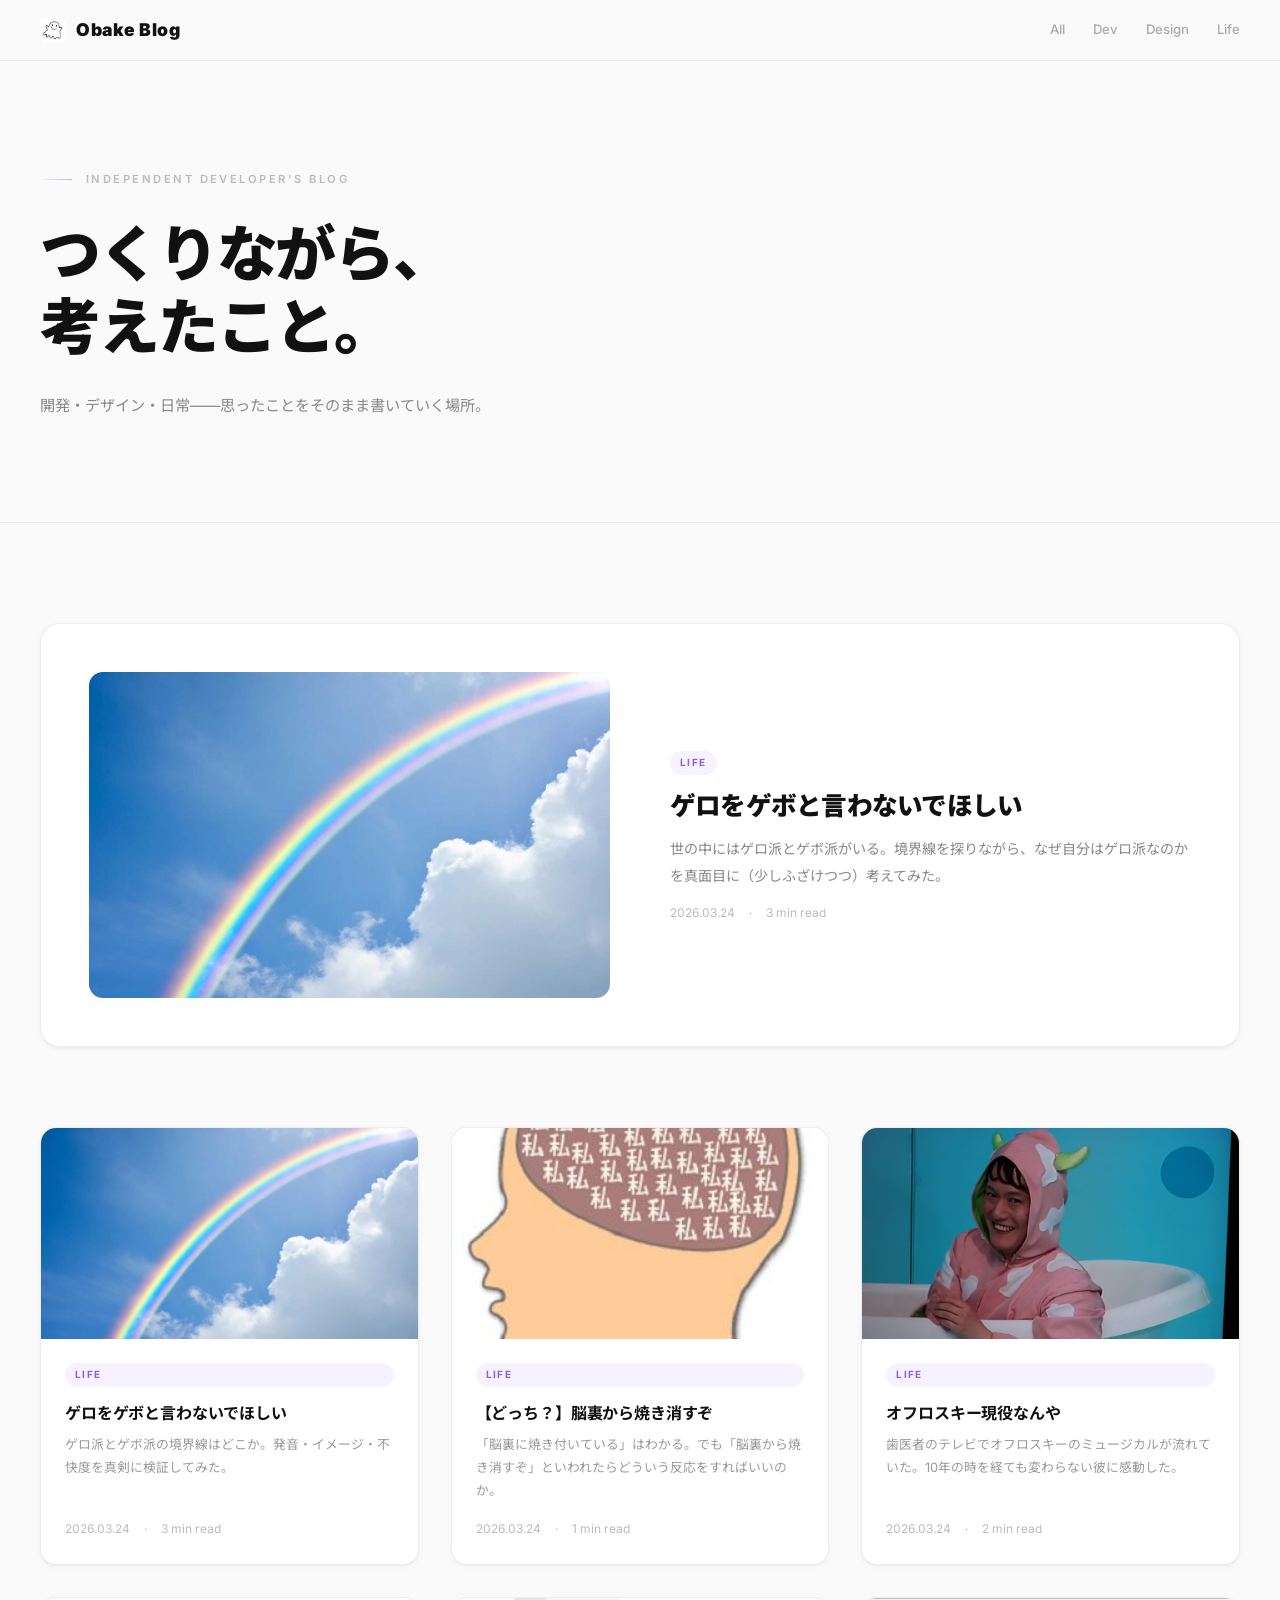
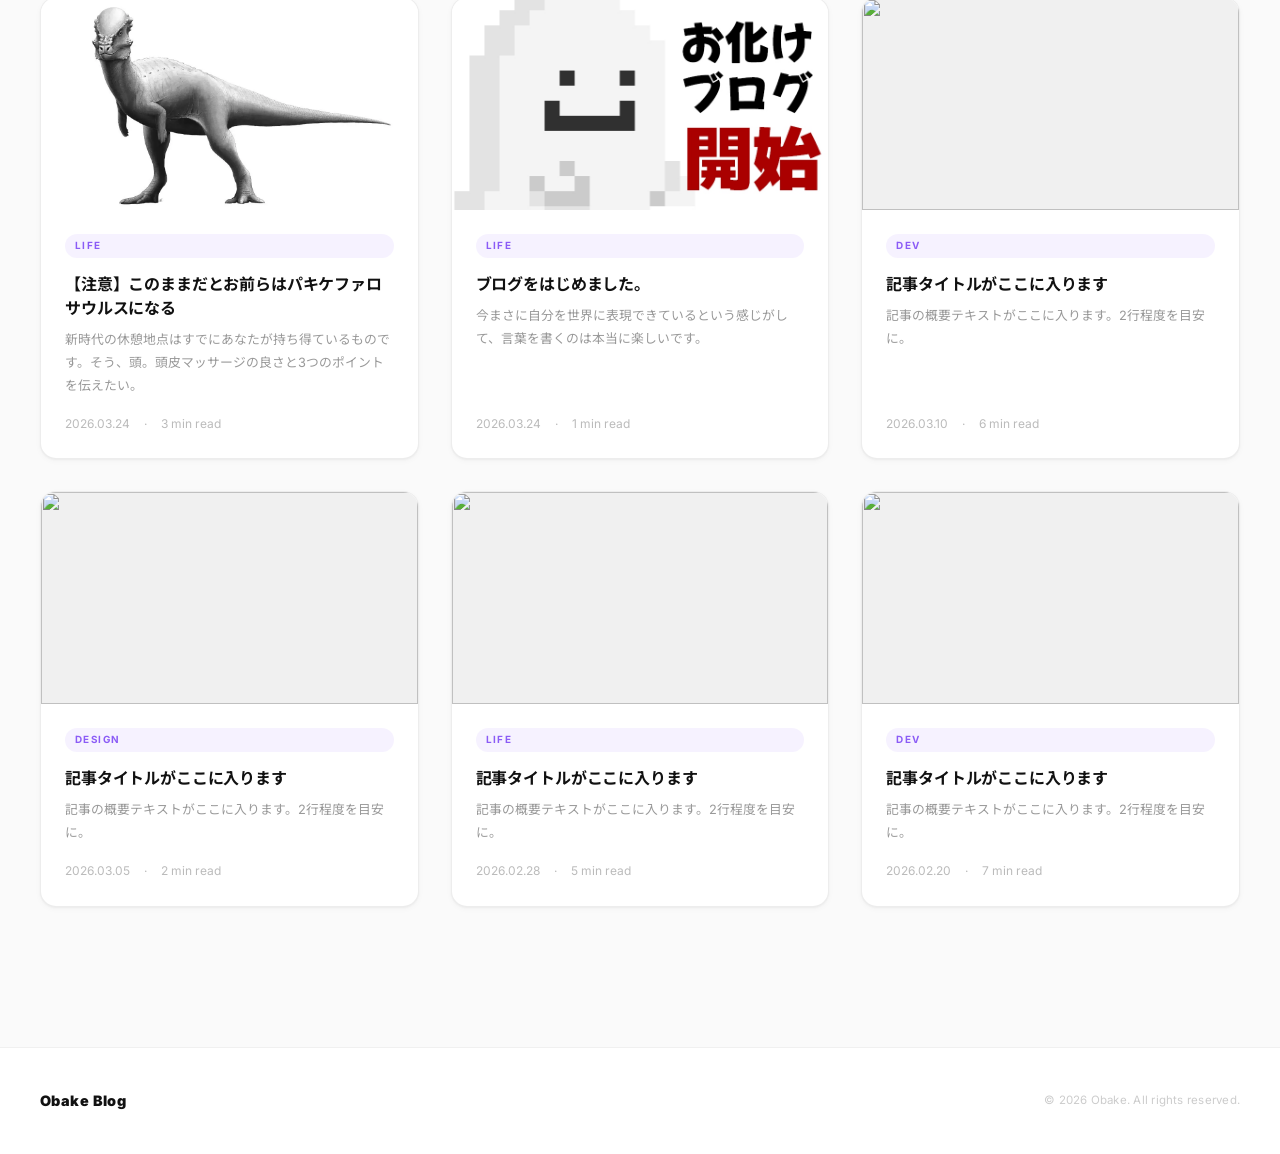
==== commit d584742b: "update" ====
--- a/blog-template/index.html
+++ b/blog-template/index.html
@@ -41,17 +41,17 @@
 
       <!-- 注目記事（大きめ） -->
       <article class="post-featured" data-reveal>
-        <a href="post-5.html" class="post-featured-inner">
+        <a href="post-6.html" class="post-featured-inner">
           <div class="post-featured-img">
-            <img src="images/ichiran05.jpeg" alt="【どっち？】脳裏から焼き消すぞ">
+            <img src="images/ichiran06.jpg" alt="ゲロをゲボと言わないでほしい">
           </div>
           <div class="post-featured-body">
             <span class="post-tag">Life</span>
-            <h2 class="post-featured-title">【どっち？】脳裏から焼き消すぞ</h2>
-            <p class="post-excerpt">「脳裏に焼き付いている」はわかる。でも「脳裏から焼き消すぞ」といわれたらどういう反応をすればいいのか。</p>
+            <h2 class="post-featured-title">ゲロをゲボと言わないでほしい</h2>
+            <p class="post-excerpt">世の中にはゲロ派とゲボ派がいる。境界線を探りながら、なぜ自分はゲロ派なのかを真面目に（少しふざけつつ）考えてみた。</p>
             <div class="post-meta">
               <time datetime="2026-03-24">2026.03.24</time>
-              <span class="post-read-time">1 min read</span>
+              <span class="post-read-time">3 min read</span>
             </div>
           </div>
         </a>
@@ -61,6 +61,23 @@
       <div class="post-grid">
 
         <article class="post-card" data-reveal>
+          <a href="post-6.html">
+            <div class="post-card-img">
+              <img src="images/ichiran06.jpg" alt="ゲロをゲボと言わないでほしい">
+            </div>
+            <div class="post-card-body">
+              <span class="post-tag">Life</span>
+              <h3 class="post-card-title">ゲロをゲボと言わないでほしい</h3>
+              <p class="post-card-excerpt">ゲロ派とゲボ派の境界線はどこか。発音・イメージ・不快度を真剣に検証してみた。</p>
+              <div class="post-meta">
+                <time datetime="2026-03-24">2026.03.24</time>
+                <span class="post-read-time">3 min read</span>
+              </div>
+            </div>
+          </a>
+        </article>
+
+        <article class="post-card" data-reveal data-reveal-delay="1">
           <a href="post-5.html">
             <div class="post-card-img">
               <img src="images/ichiran05.jpeg" alt="【どっち？】脳裏から焼き消すぞ">
@@ -77,7 +94,7 @@
           </a>
         </article>
 
-        <article class="post-card" data-reveal data-reveal-delay="1">
+        <article class="post-card" data-reveal data-reveal-delay="2">
           <a href="post-4.html">
             <div class="post-card-img">
               <img src="images/ichiran04.jpg" alt="オフロスキー現役なんや">
@@ -86,23 +103,6 @@
               <span class="post-tag">Life</span>
               <h3 class="post-card-title">オフロスキー現役なんや</h3>
               <p class="post-card-excerpt">歯医者のテレビでオフロスキーのミュージカルが流れていた。10年の時を経ても変わらない彼に感動した。</p>
-              <div class="post-meta">
-                <time datetime="2026-03-24">2026.03.24</time>
-                <span class="post-read-time">2 min read</span>
-              </div>
-            </div>
-          </a>
-        </article>
-
-        <article class="post-card" data-reveal data-reveal-delay="2">
-          <a href="post-3.html">
-            <div class="post-card-img">
-              <img src="images/ichiran03.jpg" alt="パッシブすぎるだろ日本人">
-            </div>
-            <div class="post-card-body">
-              <span class="post-tag">Life</span>
-              <h3 class="post-card-title">パッシブすぎるだろ日本人</h3>
-              <p class="post-card-excerpt">日本人はこれを謙虚と呼ぶ。だがパッシブだと思うけどな！斜めからの視点で語ります。</p>
               <div class="post-meta">
                 <time datetime="2026-03-24">2026.03.24</time>
                 <span class="post-read-time">2 min read</span>
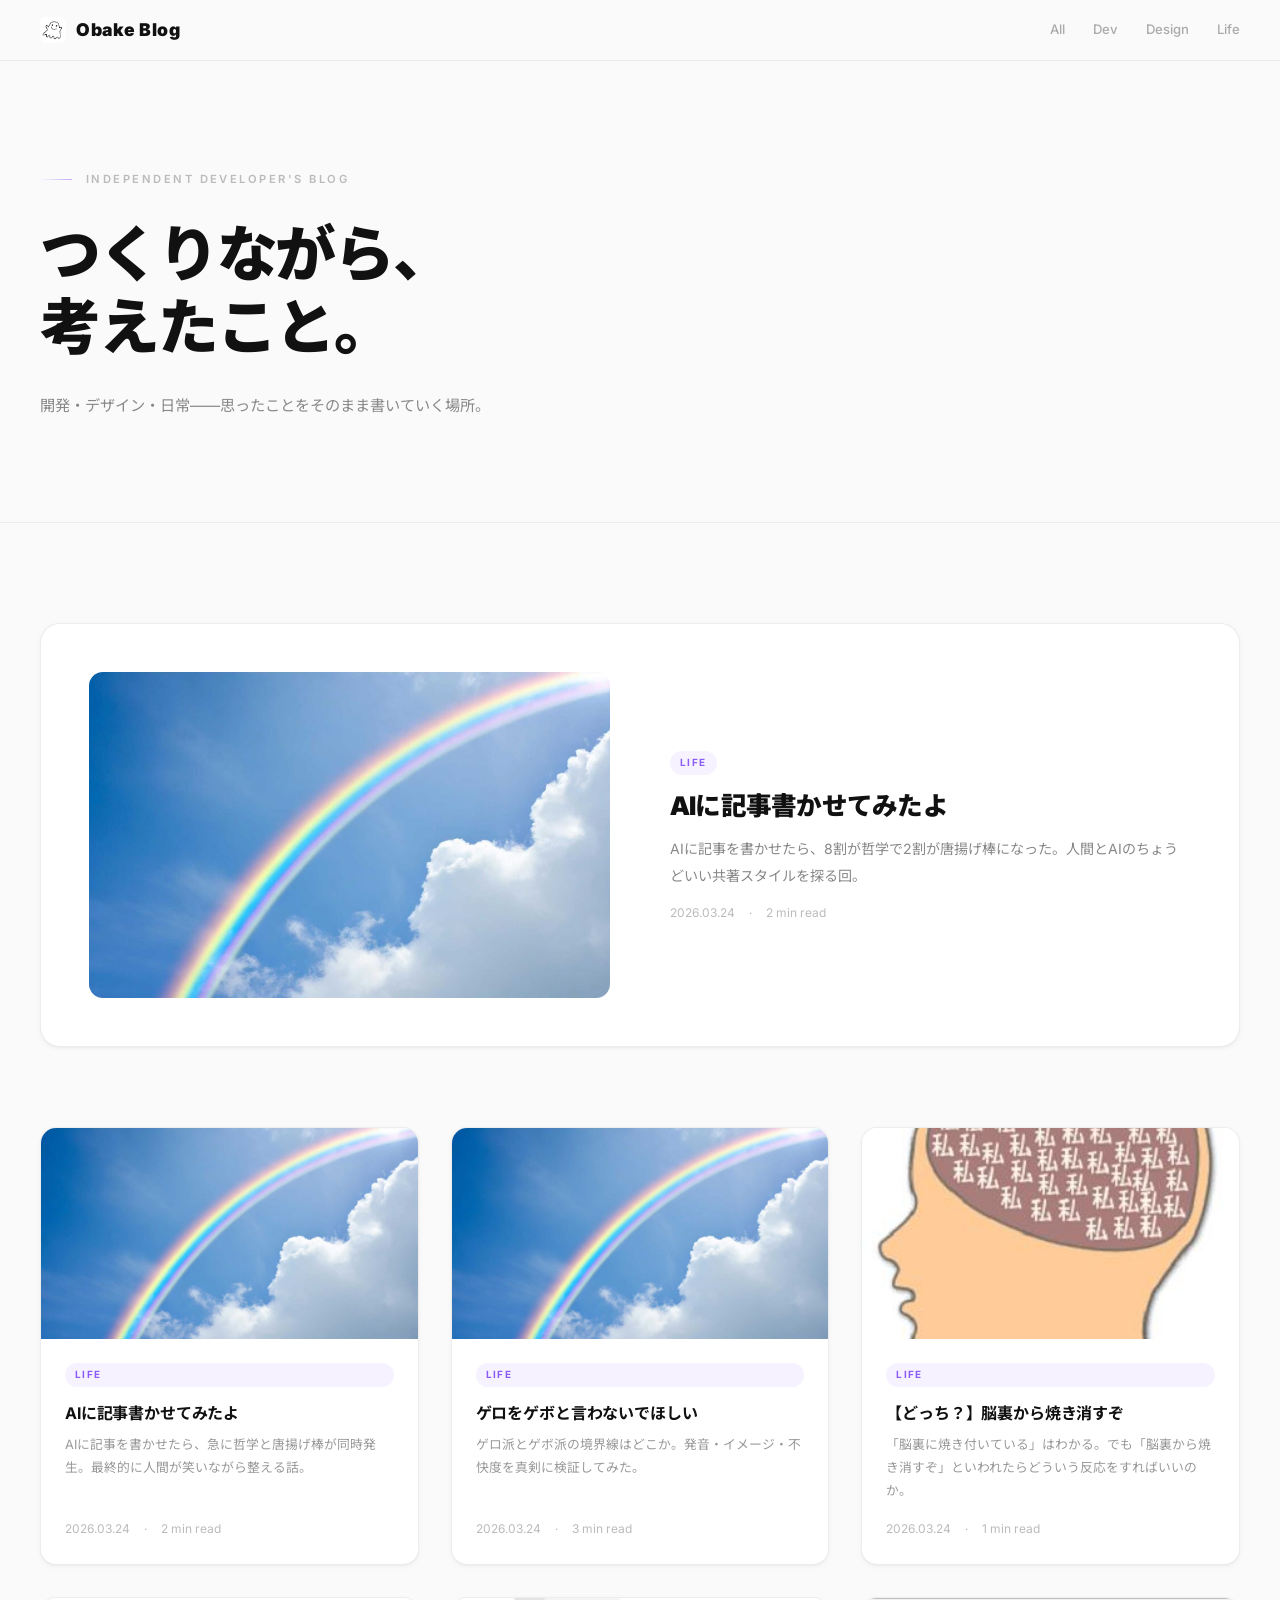
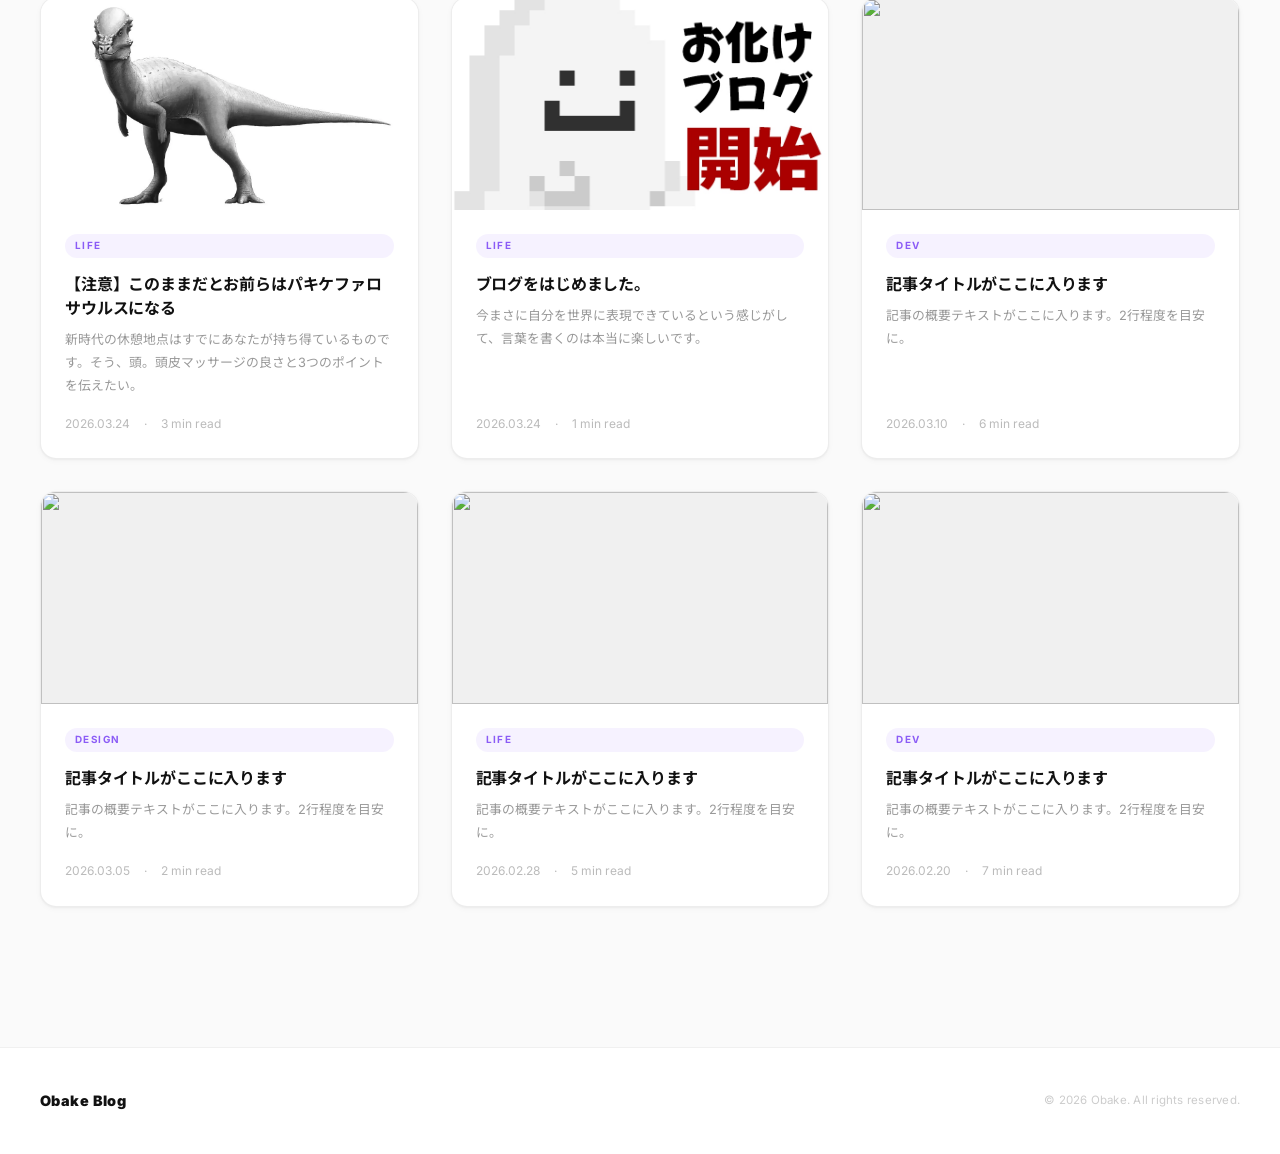
==== commit 15f2bb6b: "update" ====
--- a/blog-template/index.html
+++ b/blog-template/index.html
@@ -41,17 +41,17 @@
 
       <!-- 注目記事（大きめ） -->
       <article class="post-featured" data-reveal>
-        <a href="post-6.html" class="post-featured-inner">
+        <a href="post-7.html" class="post-featured-inner">
           <div class="post-featured-img">
-            <img src="images/ichiran06.jpg" alt="ゲロをゲボと言わないでほしい">
+            <img src="images/ichiran06.jpg" alt="AIに記事書かせてみたよ">
           </div>
           <div class="post-featured-body">
             <span class="post-tag">Life</span>
-            <h2 class="post-featured-title">ゲロをゲボと言わないでほしい</h2>
-            <p class="post-excerpt">世の中にはゲロ派とゲボ派がいる。境界線を探りながら、なぜ自分はゲロ派なのかを真面目に（少しふざけつつ）考えてみた。</p>
+            <h2 class="post-featured-title">AIに記事書かせてみたよ</h2>
+            <p class="post-excerpt">AIに記事を書かせたら、8割が哲学で2割が唐揚げ棒になった。人間とAIのちょうどいい共著スタイルを探る回。</p>
             <div class="post-meta">
               <time datetime="2026-03-24">2026.03.24</time>
-              <span class="post-read-time">3 min read</span>
+              <span class="post-read-time">2 min read</span>
             </div>
           </div>
         </a>
@@ -61,6 +61,23 @@
       <div class="post-grid">
 
         <article class="post-card" data-reveal>
+          <a href="post-7.html">
+            <div class="post-card-img">
+              <img src="images/ichiran06.jpg" alt="AIに記事書かせてみたよ">
+            </div>
+            <div class="post-card-body">
+              <span class="post-tag">Life</span>
+              <h3 class="post-card-title">AIに記事書かせてみたよ</h3>
+              <p class="post-card-excerpt">AIに記事を書かせたら、急に哲学と唐揚げ棒が同時発生。最終的に人間が笑いながら整える話。</p>
+              <div class="post-meta">
+                <time datetime="2026-03-24">2026.03.24</time>
+                <span class="post-read-time">2 min read</span>
+              </div>
+            </div>
+          </a>
+        </article>
+
+        <article class="post-card" data-reveal data-reveal-delay="1">
           <a href="post-6.html">
             <div class="post-card-img">
               <img src="images/ichiran06.jpg" alt="ゲロをゲボと言わないでほしい">
@@ -77,7 +94,7 @@
           </a>
         </article>
 
-        <article class="post-card" data-reveal data-reveal-delay="1">
+        <article class="post-card" data-reveal data-reveal-delay="2">
           <a href="post-5.html">
             <div class="post-card-img">
               <img src="images/ichiran05.jpeg" alt="【どっち？】脳裏から焼き消すぞ">
@@ -89,23 +106,6 @@
               <div class="post-meta">
                 <time datetime="2026-03-24">2026.03.24</time>
                 <span class="post-read-time">1 min read</span>
-              </div>
-            </div>
-          </a>
-        </article>
-
-        <article class="post-card" data-reveal data-reveal-delay="2">
-          <a href="post-4.html">
-            <div class="post-card-img">
-              <img src="images/ichiran04.jpg" alt="オフロスキー現役なんや">
-            </div>
-            <div class="post-card-body">
-              <span class="post-tag">Life</span>
-              <h3 class="post-card-title">オフロスキー現役なんや</h3>
-              <p class="post-card-excerpt">歯医者のテレビでオフロスキーのミュージカルが流れていた。10年の時を経ても変わらない彼に感動した。</p>
-              <div class="post-meta">
-                <time datetime="2026-03-24">2026.03.24</time>
-                <span class="post-read-time">2 min read</span>
               </div>
             </div>
           </a>
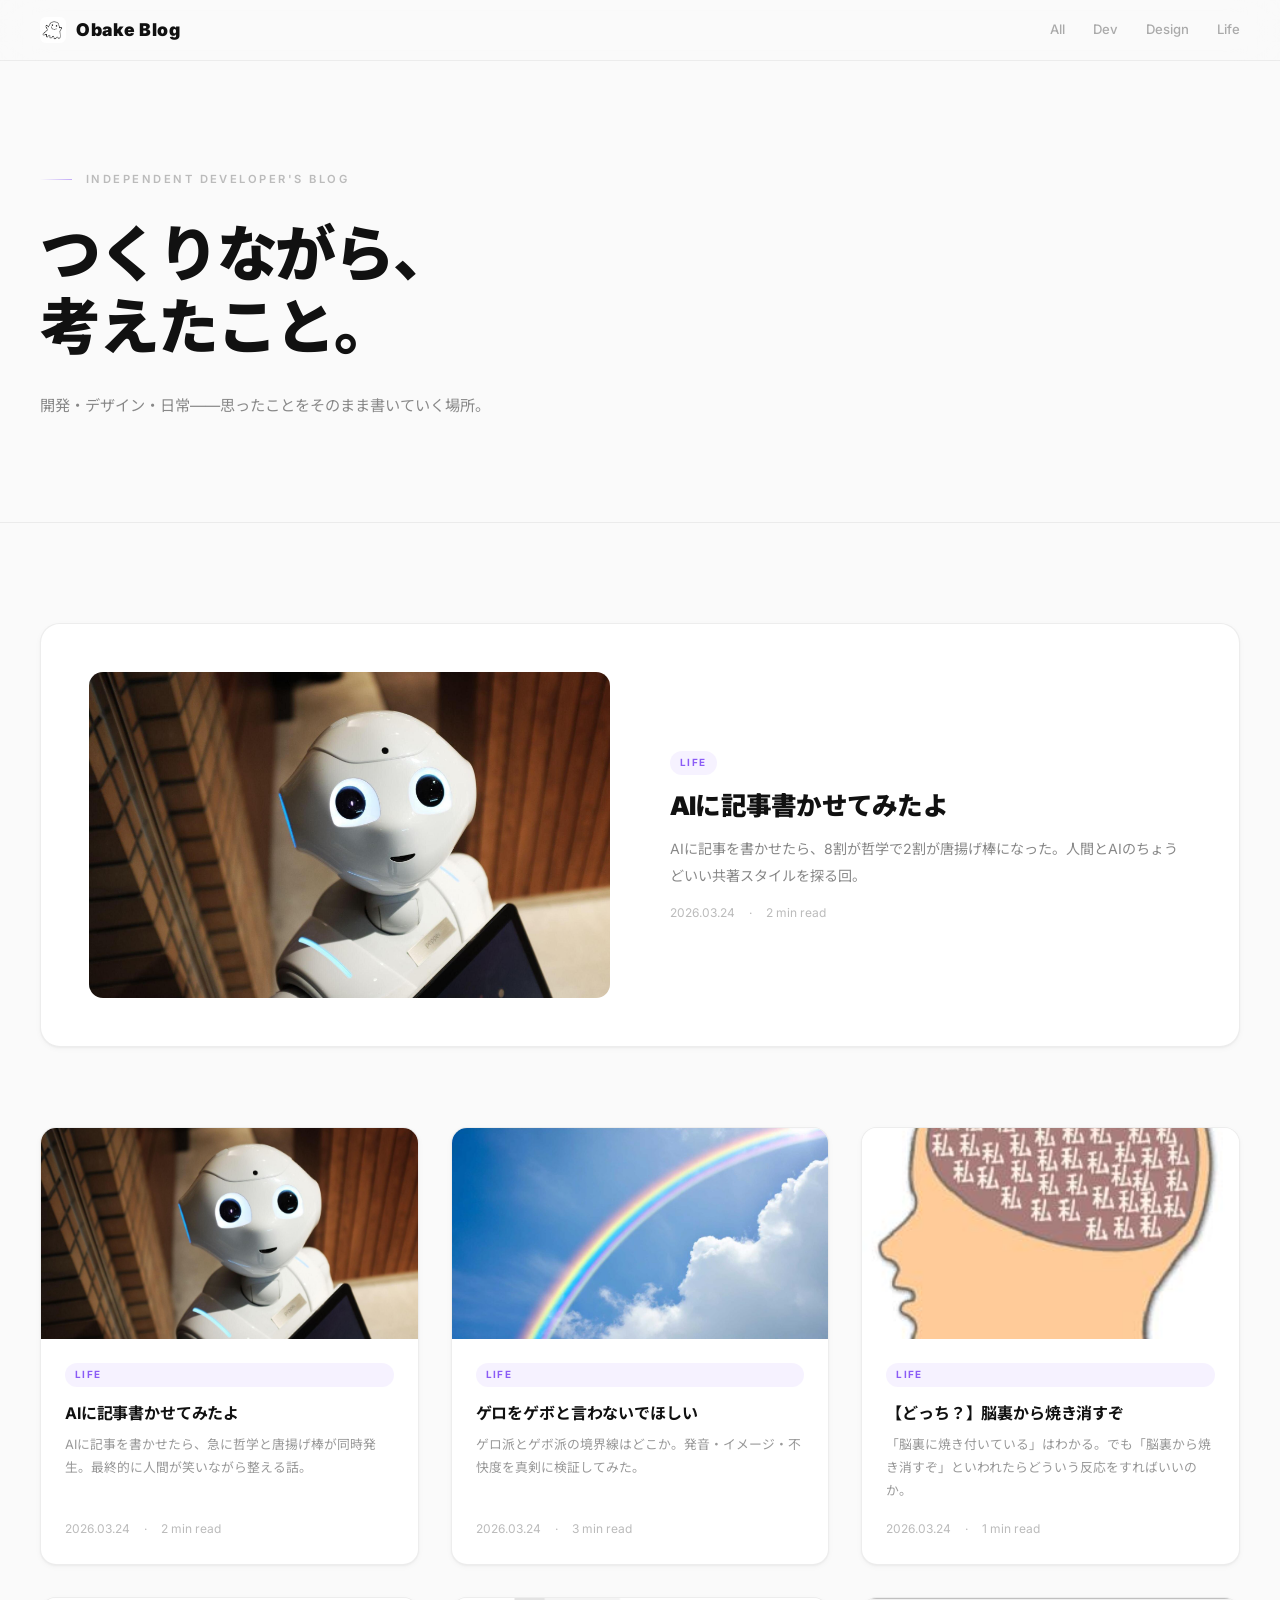
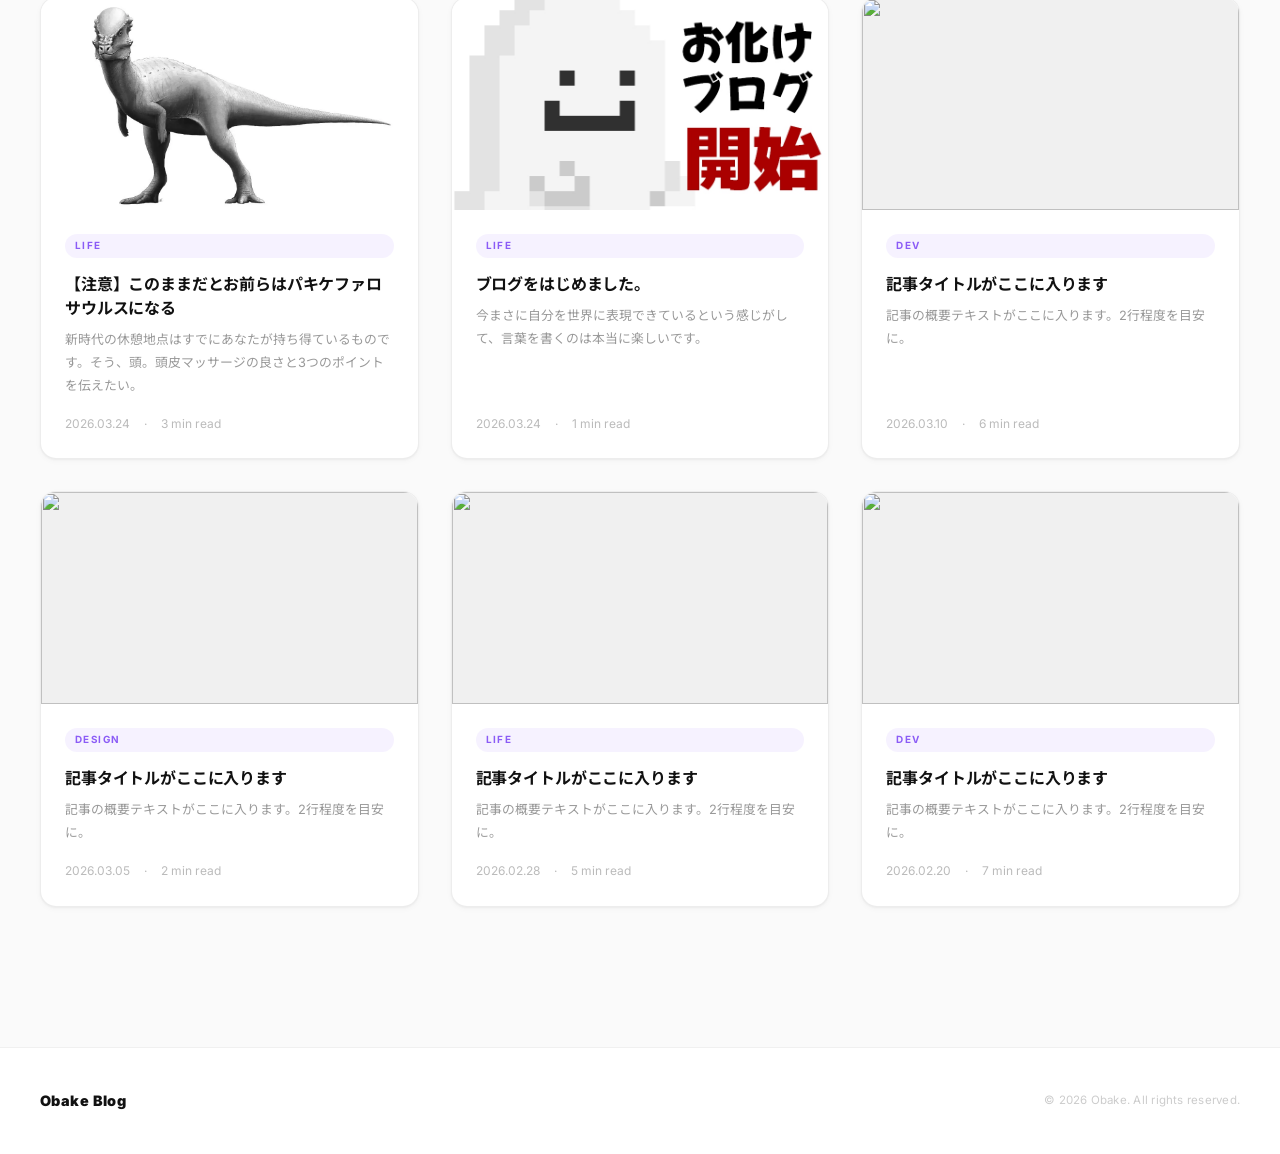
==== commit f98050f3: "update" ====
--- a/blog-template/index.html
+++ b/blog-template/index.html
@@ -43,7 +43,7 @@
       <article class="post-featured" data-reveal>
         <a href="post-7.html" class="post-featured-inner">
           <div class="post-featured-img">
-            <img src="images/ichiran06.jpg" alt="AIに記事書かせてみたよ">
+            <img src="images/ichiran07.jpg" alt="AIに記事書かせてみたよ">
           </div>
           <div class="post-featured-body">
             <span class="post-tag">Life</span>
@@ -63,7 +63,7 @@
         <article class="post-card" data-reveal>
           <a href="post-7.html">
             <div class="post-card-img">
-              <img src="images/ichiran06.jpg" alt="AIに記事書かせてみたよ">
+              <img src="images/ichiran07.jpg" alt="AIに記事書かせてみたよ">
             </div>
             <div class="post-card-body">
               <span class="post-tag">Life</span>
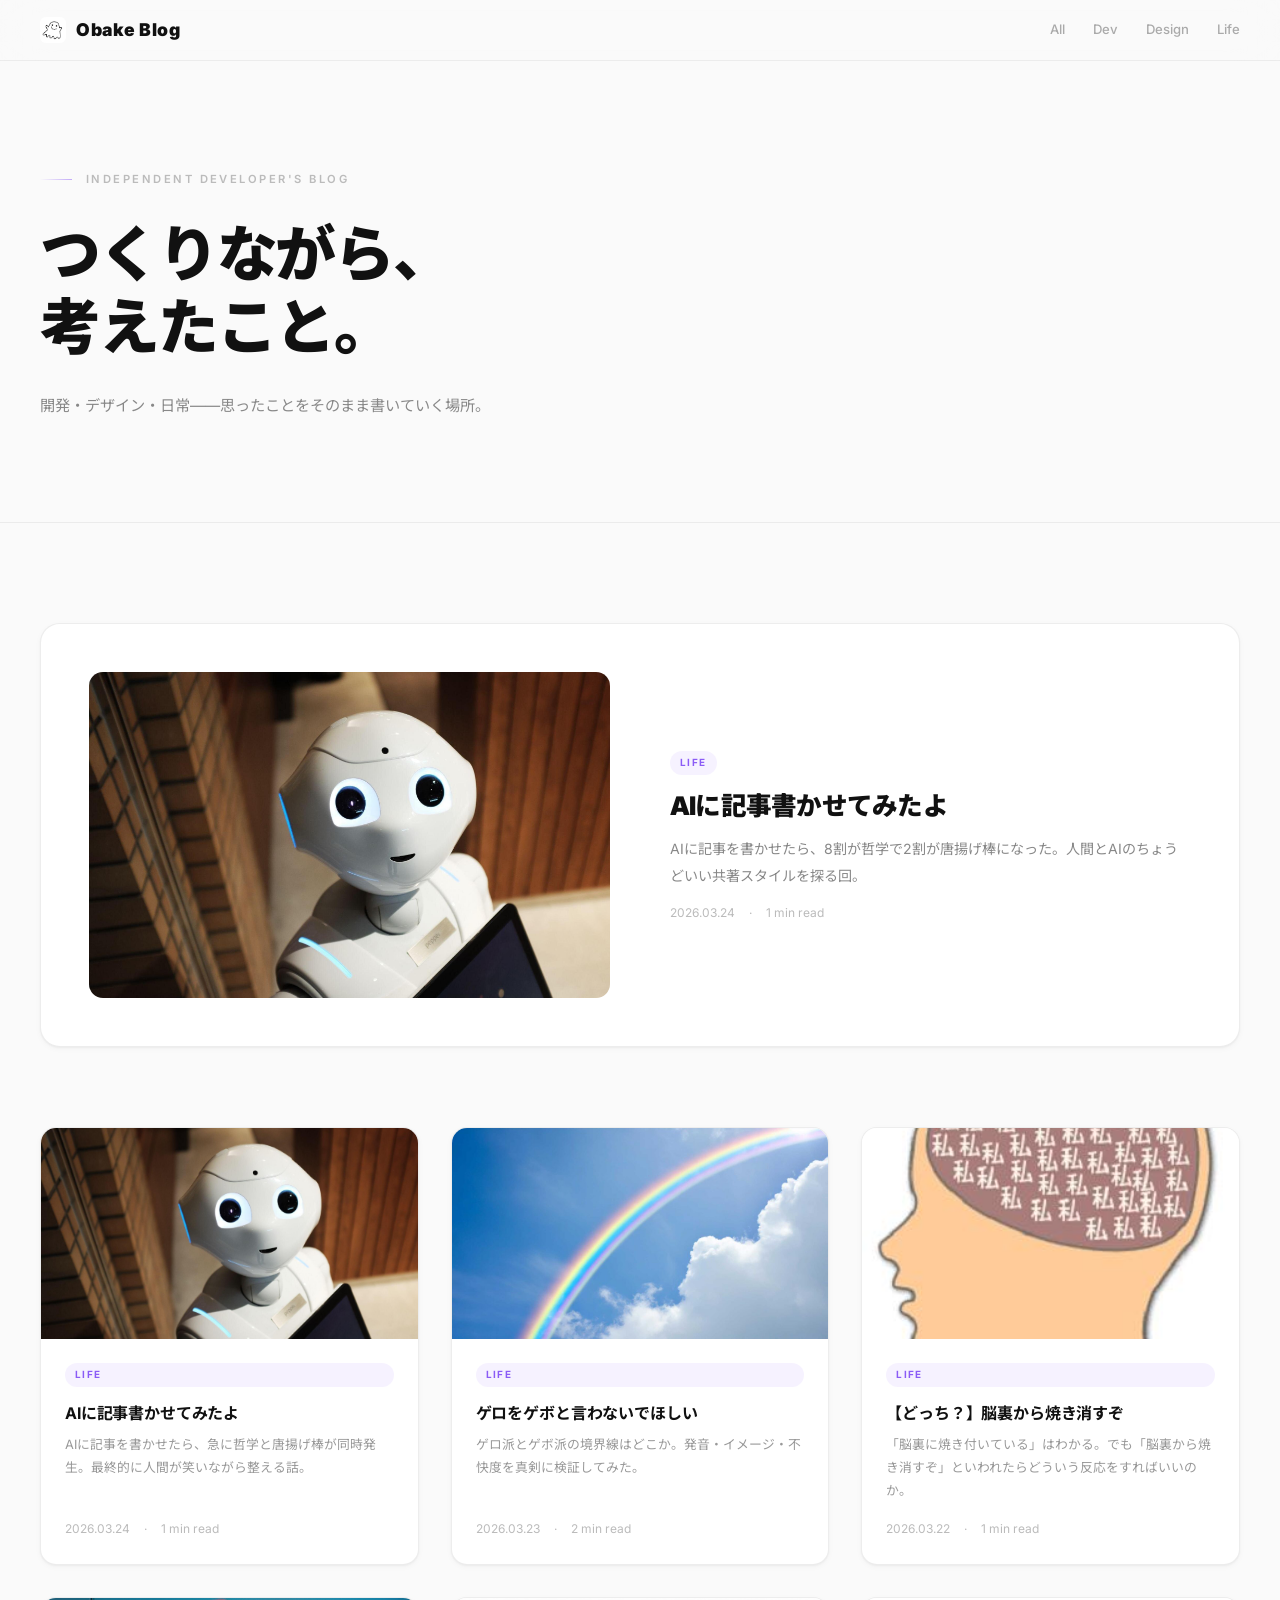
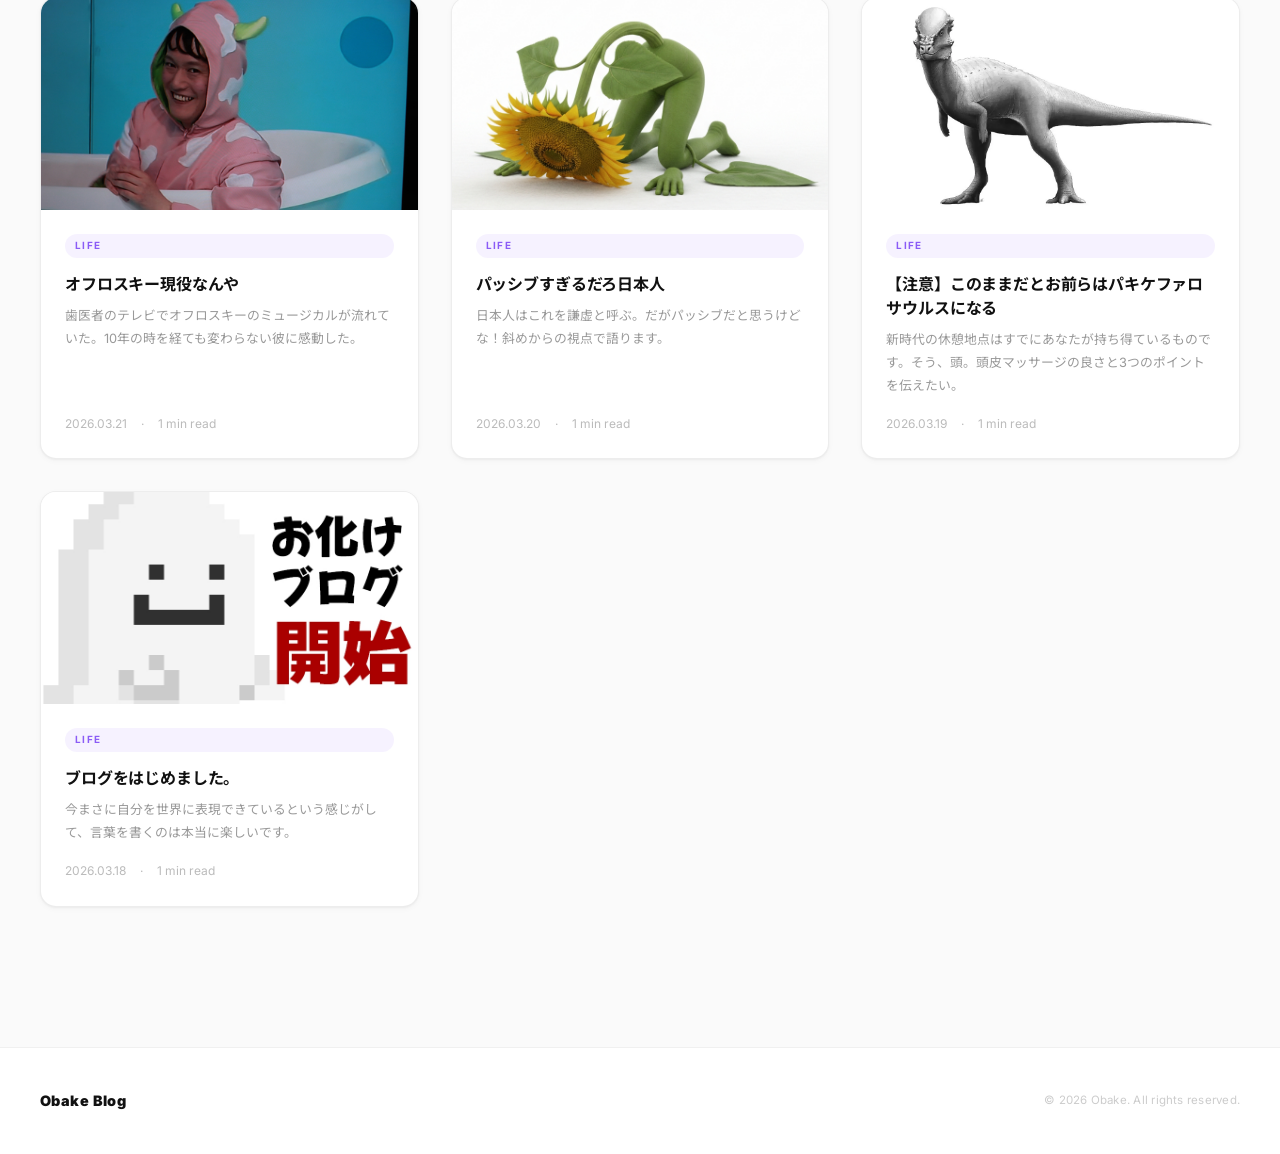
==== commit bfa618ec: "update" ====
--- a/blog-template/index.html
+++ b/blog-template/index.html
@@ -111,7 +111,41 @@
           </a>
         </article>
 
+        <article class="post-card" data-reveal>
+          <a href="post-4.html">
+            <div class="post-card-img">
+              <img src="images/ichiran04.jpg" alt="オフロスキー現役なんや">
+            </div>
+            <div class="post-card-body">
+              <span class="post-tag">Life</span>
+              <h3 class="post-card-title">オフロスキー現役なんや</h3>
+              <p class="post-card-excerpt">歯医者のテレビでオフロスキーのミュージカルが流れていた。10年の時を経ても変わらない彼に感動した。</p>
+              <div class="post-meta">
+                <time datetime="2026-03-24">2026.03.24</time>
+                <span class="post-read-time">2 min read</span>
+              </div>
+            </div>
+          </a>
+        </article>
+
         <article class="post-card" data-reveal data-reveal-delay="1">
+          <a href="post-3.html">
+            <div class="post-card-img">
+              <img src="images/ichiran03.jpg" alt="パッシブすぎるだろ日本人">
+            </div>
+            <div class="post-card-body">
+              <span class="post-tag">Life</span>
+              <h3 class="post-card-title">パッシブすぎるだろ日本人</h3>
+              <p class="post-card-excerpt">日本人はこれを謙虚と呼ぶ。だがパッシブだと思うけどな！斜めからの視点で語ります。</p>
+              <div class="post-meta">
+                <time datetime="2026-03-24">2026.03.24</time>
+                <span class="post-read-time">2 min read</span>
+              </div>
+            </div>
+          </a>
+        </article>
+
+        <article class="post-card" data-reveal data-reveal-delay="2">
           <a href="post-2.html">
             <div class="post-card-img">
               <img src="images/ichiran02.webp" alt="【注意】このままだとお前らはパキケファロサウルスになる">
@@ -128,7 +162,7 @@
           </a>
         </article>
 
-        <article class="post-card" data-reveal data-reveal-delay="2">
+        <article class="post-card" data-reveal>
           <a href="post-1.html">
             <div class="post-card-img">
               <img src="images/ichiran01.jpg" alt="ブログをはじめました。">
@@ -140,74 +174,6 @@
               <div class="post-meta">
                 <time datetime="2026-03-24">2026.03.24</time>
                 <span class="post-read-time">1 min read</span>
-              </div>
-            </div>
-          </a>
-        </article>
-
-        <article class="post-card" data-reveal data-reveal-delay="2">
-          <a href="article.html">
-            <div class="post-card-img">
-              <img src="images/placeholder.png" alt="">
-            </div>
-            <div class="post-card-body">
-              <span class="post-tag">Dev</span>
-              <h3 class="post-card-title">記事タイトルがここに入ります</h3>
-              <p class="post-card-excerpt">記事の概要テキストがここに入ります。2行程度を目安に。</p>
-              <div class="post-meta">
-                <time datetime="2026-03-10">2026.03.10</time>
-                <span class="post-read-time">6 min read</span>
-              </div>
-            </div>
-          </a>
-        </article>
-
-        <article class="post-card" data-reveal>
-          <a href="article.html">
-            <div class="post-card-img">
-              <img src="images/placeholder.png" alt="">
-            </div>
-            <div class="post-card-body">
-              <span class="post-tag">Design</span>
-              <h3 class="post-card-title">記事タイトルがここに入ります</h3>
-              <p class="post-card-excerpt">記事の概要テキストがここに入ります。2行程度を目安に。</p>
-              <div class="post-meta">
-                <time datetime="2026-03-05">2026.03.05</time>
-                <span class="post-read-time">2 min read</span>
-              </div>
-            </div>
-          </a>
-        </article>
-
-        <article class="post-card" data-reveal data-reveal-delay="1">
-          <a href="article.html">
-            <div class="post-card-img">
-              <img src="images/placeholder.png" alt="">
-            </div>
-            <div class="post-card-body">
-              <span class="post-tag">Life</span>
-              <h3 class="post-card-title">記事タイトルがここに入ります</h3>
-              <p class="post-card-excerpt">記事の概要テキストがここに入ります。2行程度を目安に。</p>
-              <div class="post-meta">
-                <time datetime="2026-02-28">2026.02.28</time>
-                <span class="post-read-time">5 min read</span>
-              </div>
-            </div>
-          </a>
-        </article>
-
-        <article class="post-card" data-reveal data-reveal-delay="2">
-          <a href="article.html">
-            <div class="post-card-img">
-              <img src="images/placeholder.png" alt="">
-            </div>
-            <div class="post-card-body">
-              <span class="post-tag">Dev</span>
-              <h3 class="post-card-title">記事タイトルがここに入ります</h3>
-              <p class="post-card-excerpt">記事の概要テキストがここに入ります。2行程度を目安に。</p>
-              <div class="post-meta">
-                <time datetime="2026-02-20">2026.02.20</time>
-                <span class="post-read-time">7 min read</span>
               </div>
             </div>
           </a>
